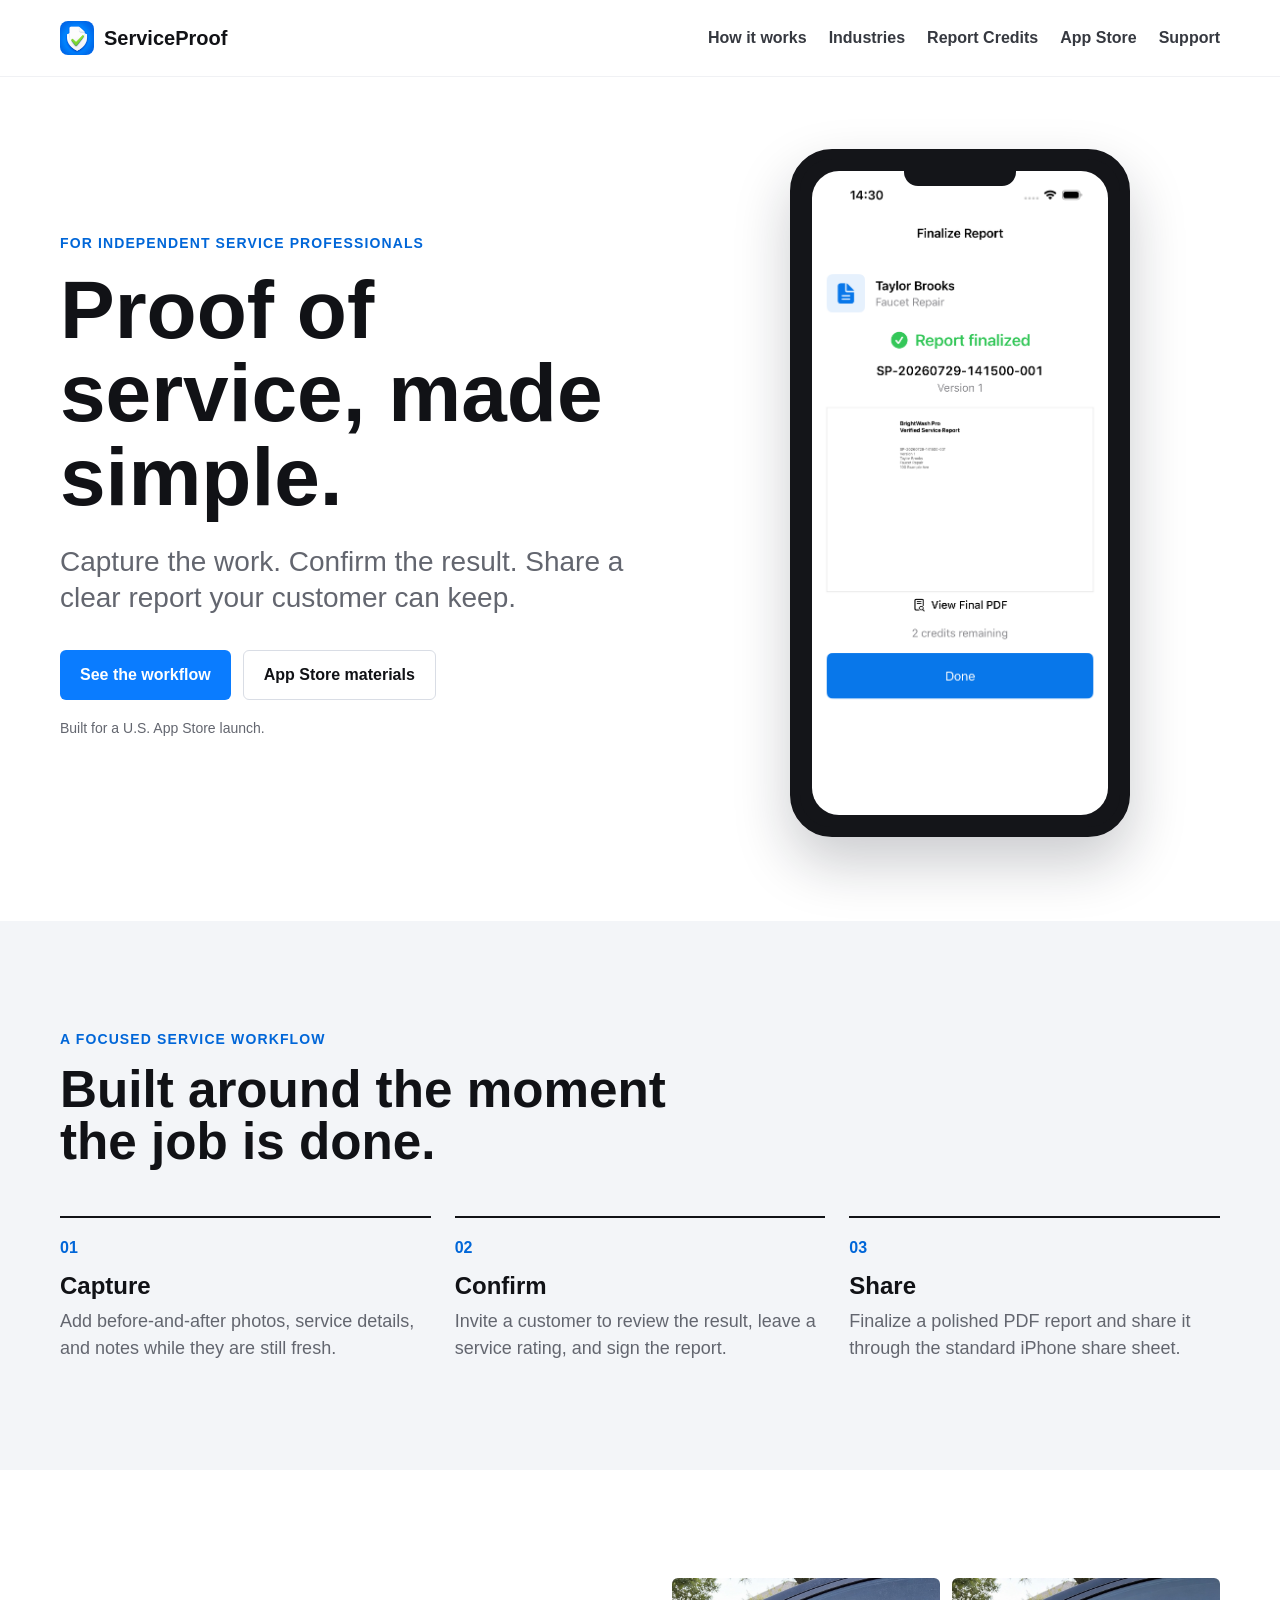
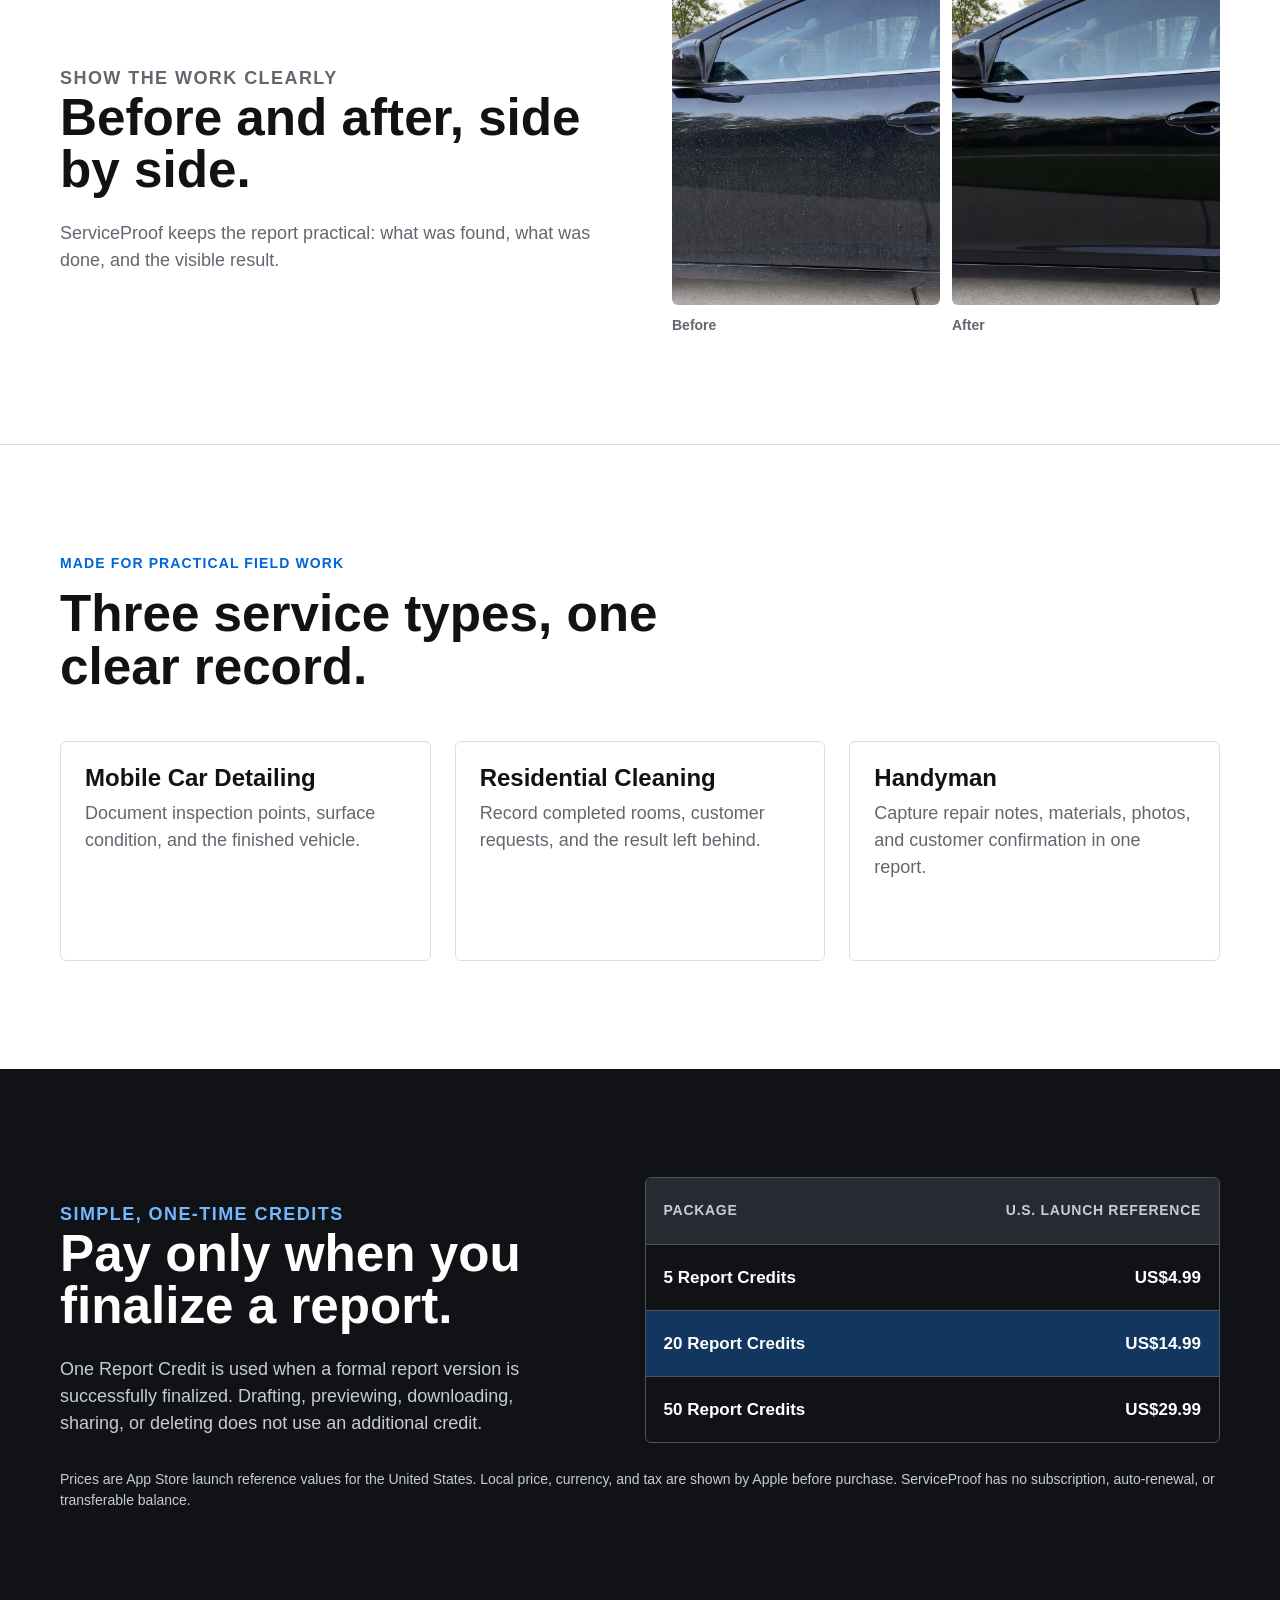
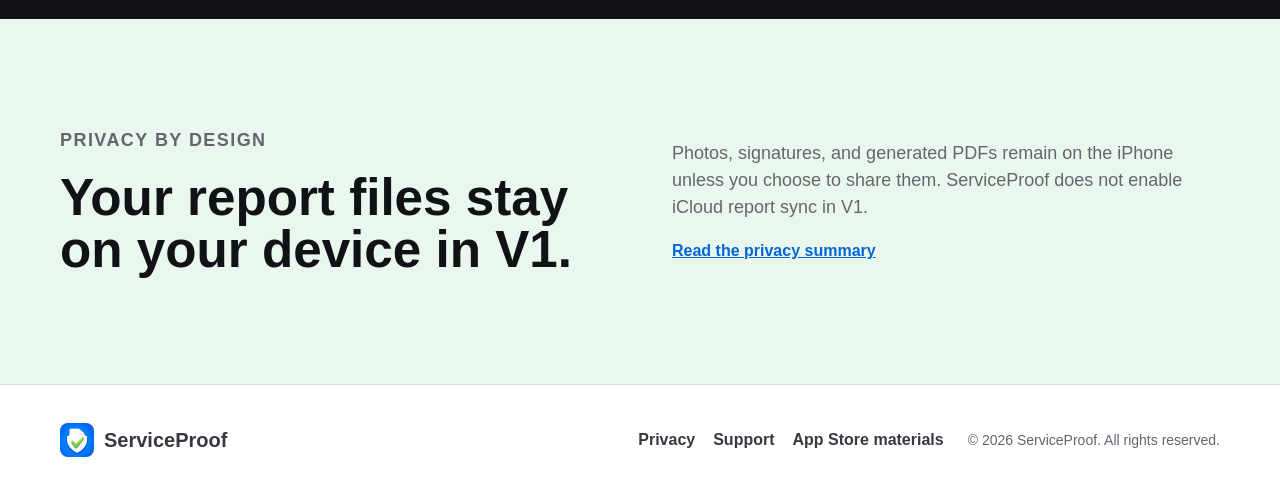
==== index.html @ 9e8ec1a9 "feat(site): 创建官网与上架资料页" ====
<!doctype html>
<html lang="en">
  <head>
    <meta charset="utf-8">
    <meta name="viewport" content="width=device-width, initial-scale=1">
    <meta name="description" content="ServiceProof helps independent service professionals capture clear proof of completed work and share polished reports.">
    <title>ServiceProof | Proof of service, made simple.</title>
    <link rel="icon" href="assets/serviceproof-app-icon.png">
    <link rel="stylesheet" href="styles.css">
  </head>
  <body>
    <header class="site-header">
      <a class="brand" href="index.html" aria-label="ServiceProof home">
        <img src="assets/serviceproof-app-icon.png" alt="ServiceProof app icon">
        <span>ServiceProof</span>
      </a>
      <button class="menu-toggle" type="button" aria-expanded="false" aria-controls="site-navigation">Menu</button>
      <nav id="site-navigation" aria-label="Primary navigation">
        <a href="#how-it-works">How it works</a>
        <a href="#industries">Industries</a>
        <a href="#credits">Report Credits</a>
        <a href="app-store.html">App Store</a>
        <a href="support.html">Support</a>
      </nav>
    </header>

    <main>
      <section class="hero" aria-labelledby="hero-title">
        <div class="content-wrap hero-layout">
          <div class="hero-copy">
            <p class="eyebrow">For independent service professionals</p>
            <h1 id="hero-title">Proof of service, made simple.</h1>
            <p class="lede">Capture the work. Confirm the result. Share a clear report your customer can keep.</p>
            <div class="hero-actions">
              <a class="button primary" href="#how-it-works">See the workflow</a>
              <a class="button secondary" href="app-store.html">App Store materials</a>
            </div>
            <p class="launch-note">Built for a U.S. App Store launch.</p>
          </div>
          <div class="phone-stage" aria-label="ServiceProof report screen">
            <img class="phone-screen" src="assets/serviceproof-app-screen.png" alt="ServiceProof running on an iPhone, showing a completed service report">
          </div>
        </div>
      </section>

      <section id="how-it-works" class="section workflow" aria-labelledby="workflow-title">
        <div class="content-wrap">
          <p class="eyebrow">A focused service workflow</p>
          <h2 id="workflow-title">Built around the moment the job is done.</h2>
          <div class="workflow-grid">
            <article>
              <span class="step">01</span>
              <h3>Capture</h3>
              <p>Add before-and-after photos, service details, and notes while they are still fresh.</p>
            </article>
            <article>
              <span class="step">02</span>
              <h3>Confirm</h3>
              <p>Invite a customer to review the result, leave a service rating, and sign the report.</p>
            </article>
            <article>
              <span class="step">03</span>
              <h3>Share</h3>
              <p>Finalize a polished PDF report and share it through the standard iPhone share sheet.</p>
            </article>
          </div>
        </div>
      </section>

      <section class="section proof" aria-labelledby="proof-title">
        <div class="content-wrap proof-layout">
          <div>
            <p class="eyebrow">Show the work clearly</p>
            <h2 id="proof-title">Before and after, side by side.</h2>
            <p>ServiceProof keeps the report practical: what was found, what was done, and the visible result.</p>
          </div>
          <div class="comparison" aria-label="Example before and after images">
            <figure>
              <img src="assets/report-before.jpg" alt="Example before photo from a service report">
              <figcaption>Before</figcaption>
            </figure>
            <figure>
              <img src="assets/report-after.jpg" alt="Example after photo from a service report">
              <figcaption>After</figcaption>
            </figure>
          </div>
        </div>
      </section>

      <section id="industries" class="section industries" aria-labelledby="industries-title">
        <div class="content-wrap">
          <p class="eyebrow">Made for practical field work</p>
          <h2 id="industries-title">Three service types, one clear record.</h2>
          <div class="industry-grid">
            <article><h3>Mobile Car Detailing</h3><p>Document inspection points, surface condition, and the finished vehicle.</p></article>
            <article><h3>Residential Cleaning</h3><p>Record completed rooms, customer requests, and the result left behind.</p></article>
            <article><h3>Handyman</h3><p>Capture repair notes, materials, photos, and customer confirmation in one report.</p></article>
          </div>
        </div>
      </section>

      <section id="credits" class="section credits" aria-labelledby="credits-title">
        <div class="content-wrap credits-layout">
          <div>
            <p class="eyebrow">Simple, one-time credits</p>
            <h2 id="credits-title">Pay only when you finalize a report.</h2>
            <p>One Report Credit is used when a formal report version is successfully finalized. Drafting, previewing, downloading, sharing, or deleting does not use an additional credit.</p>
          </div>
          <div class="credit-table" role="table" aria-label="Report Credit launch reference">
            <div class="credit-row credit-head" role="row"><span role="columnheader">Package</span><span role="columnheader">U.S. launch reference</span></div>
            <div class="credit-row" role="row"><span role="cell">5 Report Credits</span><span role="cell">US$4.99</span></div>
            <div class="credit-row featured" role="row"><span role="cell">20 Report Credits</span><span role="cell">US$14.99</span></div>
            <div class="credit-row" role="row"><span role="cell">50 Report Credits</span><span role="cell">US$29.99</span></div>
          </div>
          <p class="fine-print">Prices are App Store launch reference values for the United States. Local price, currency, and tax are shown by Apple before purchase. ServiceProof has no subscription, auto-renewal, or transferable balance.</p>
        </div>
      </section>

      <section class="section privacy-callout" aria-labelledby="privacy-title">
        <div class="content-wrap split-callout">
          <div>
            <p class="eyebrow">Privacy by design</p>
            <h2 id="privacy-title">Your report files stay on your device in V1.</h2>
          </div>
          <div>
            <p>Photos, signatures, and generated PDFs remain on the iPhone unless you choose to share them. ServiceProof does not enable iCloud report sync in V1.</p>
            <a class="text-link" href="privacy.html">Read the privacy summary</a>
          </div>
        </div>
      </section>
    </main>

    <footer class="site-footer">
      <div class="content-wrap footer-layout">
        <a class="brand" href="index.html"><img src="assets/serviceproof-app-icon.png" alt=""><span>ServiceProof</span></a>
        <div><a href="privacy.html">Privacy</a><a href="support.html">Support</a><a href="app-store.html">App Store materials</a></div>
        <p>© 2026 ServiceProof. All rights reserved.</p>
      </div>
    </footer>
    <script src="script.js"></script>
  </body>
</html>
---- styles.css ----
:root { --ink: #111216; --muted: #63666f; --blue: #0a7cff; --blue-dark: #0066d8; --line: #d9dde5; --surface: #f3f5f8; --green: #28bb68; --page: #ffffff; --max: 1160px; }
* { box-sizing: border-box; }
html { scroll-behavior: smooth; }
body { margin: 0; background: var(--page); color: var(--ink); font-family: -apple-system, BlinkMacSystemFont, "SF Pro Display", "Segoe UI", sans-serif; font-size: 16px; line-height: 1.5; letter-spacing: 0; }
a { color: inherit; }
.content-wrap { width: min(calc(100% - 48px), var(--max)); margin: 0 auto; }
.site-header { min-height: 76px; display: flex; align-items: center; justify-content: space-between; gap: 24px; width: min(calc(100% - 48px), var(--max)); margin: 0 auto; }
.brand { display: inline-flex; align-items: center; gap: 10px; text-decoration: none; font-size: 20px; font-weight: 760; white-space: nowrap; }
.brand img { width: 34px; height: 34px; border-radius: 8px; }
nav { display: flex; align-items: center; gap: 22px; }
nav a, .site-footer a { color: #363940; text-decoration: none; font-weight: 600; }
nav a:hover, nav a:focus-visible, .site-footer a:hover, .site-footer a:focus-visible, .text-link:hover, .text-link:focus-visible { color: var(--blue-dark); }
.menu-toggle { display: none; min-height: 44px; border: 1px solid var(--line); background: white; color: var(--ink); padding: 0 14px; border-radius: 6px; font: inherit; font-weight: 650; }
.hero { overflow: hidden; border-top: 1px solid #f0f1f4; padding: 72px 0 84px; }
.hero-layout { display: grid; grid-template-columns: 1.05fr .95fr; align-items: center; gap: 64px; }
.eyebrow { margin: 0 0 14px; color: var(--blue-dark); font-size: 14px; font-weight: 760; text-transform: uppercase; letter-spacing: .08em; }
h1, h2, h3 { letter-spacing: 0; line-height: 1.02; }
h1 { max-width: 680px; margin: 0; font-size: clamp(48px, 7vw, 82px); font-weight: 820; }
h2 { max-width: 690px; margin: 0; font-size: clamp(34px, 4vw, 54px); font-weight: 800; }
h3 { margin: 14px 0 10px; font-size: 24px; font-weight: 760; }
.lede { max-width: 570px; margin: 26px 0 0; color: var(--muted); font-size: clamp(21px, 2.3vw, 28px); line-height: 1.28; }
.hero-actions { display: flex; flex-wrap: wrap; gap: 12px; margin-top: 34px; }
.button { display: inline-flex; align-items: center; justify-content: center; min-height: 50px; padding: 0 20px; border-radius: 6px; text-decoration: none; font-weight: 750; }
.button.primary { background: var(--blue); color: white; }
.button.primary:hover, .button.primary:focus-visible { background: var(--blue-dark); }
.button.secondary { border: 1px solid var(--line); color: var(--ink); background: white; }
.launch-note, .fine-print { color: var(--muted); font-size: 14px; }
.launch-note { margin-top: 18px; }
.phone-stage { justify-self: center; position: relative; width: min(100%, 340px); padding: 12px; background: #141519; border: 10px solid #141519; border-radius: 42px; box-shadow: 0 26px 56px rgba(16, 23, 35, .22); }
.phone-stage::before { content: ""; position: absolute; z-index: 2; top: 8px; left: 50%; width: 35%; height: 19px; background: #141519; border-radius: 0 0 14px 14px; transform: translateX(-50%); }
.phone-screen { display: block; width: 100%; height: auto; border-radius: 27px; }
.section { padding: 108px 0; }
.workflow { background: var(--surface); }
.workflow-grid, .industry-grid { display: grid; grid-template-columns: repeat(3, 1fr); gap: 24px; margin-top: 48px; }
.workflow-grid article { padding-top: 18px; border-top: 2px solid var(--ink); }
.workflow-grid p, .industry-grid p, .proof p, .credits p, .split-callout p { margin: 0; color: var(--muted); font-size: 18px; }
.step { color: var(--blue-dark); font-weight: 800; }
.proof-layout, .credits-layout, .split-callout { display: grid; grid-template-columns: 1fr 1fr; gap: 64px; align-items: center; }
.proof-layout > div > p { margin-top: 24px; }
.comparison { display: grid; grid-template-columns: 1fr 1fr; gap: 12px; }
figure { margin: 0; }
figure img { display: block; width: 100%; aspect-ratio: 1 / 1.22; object-fit: cover; border-radius: 6px; }
figcaption { margin-top: 10px; color: var(--muted); font-size: 14px; font-weight: 650; }
.industries { border-top: 1px solid var(--line); }
.industry-grid article { min-height: 220px; padding: 24px; border: 1px solid var(--line); border-radius: 6px; }
.industry-grid h3 { margin-top: 0; }
.credits { background: var(--ink); color: white; }
.credits .eyebrow { color: #73b8ff; }
.credits h2 { color: white; }
.credits p { color: #c7cbd4; margin: 24px 0 0; }
.credits-layout { grid-template-columns: .95fr 1.05fr; align-items: start; }
.credit-table { border: 1px solid #4e535e; border-radius: 6px; overflow: hidden; }
.credit-row { min-height: 66px; display: grid; grid-template-columns: 1fr auto; align-items: center; gap: 18px; padding: 12px 18px; border-top: 1px solid #4e535e; font-size: 17px; font-weight: 700; }
.credit-row:first-child { border-top: 0; }
.credit-head { color: #c7cbd4; background: #272a30; font-size: 14px; text-transform: uppercase; letter-spacing: .05em; }
.credit-row.featured { background: #12365d; }
.credits .fine-print { grid-column: 1 / -1; margin: -38px 0 0; font-size: 14px; }
.privacy-callout { background: #eaf7ef; }
.split-callout p { margin: 0 0 18px; }
.text-link { color: var(--blue-dark); font-weight: 750; }
.site-footer { padding: 38px 0; border-top: 1px solid var(--line); }
.footer-layout { display: grid; grid-template-columns: 1fr auto auto; align-items: center; gap: 24px; }
.footer-layout > div { display: flex; flex-wrap: wrap; justify-content: center; gap: 18px; }
.site-footer p { margin: 0; color: var(--muted); font-size: 14px; }
.document-main { min-height: calc(100vh - 76px); background: #f7f8fa; padding: 68px 0 96px; }
.document { max-width: 840px; padding: 0; }
.document h1 { font-size: clamp(44px, 6vw, 68px); }
.document-intro { max-width: 760px; margin: 26px 0 58px; color: var(--muted); font-size: 22px; line-height: 1.4; }
.document section { margin-top: 34px; padding-top: 30px; border-top: 1px solid var(--line); }
.document h2 { font-size: 28px; }
.document section p, .document li, .document dd { max-width: 760px; color: #383b43; font-size: 18px; }
.document ul { padding-left: 22px; }
details { padding: 20px 0; border-bottom: 1px solid var(--line); }
summary { cursor: pointer; font-size: 20px; font-weight: 730; }
details p { margin: 12px 0 0; }
dl { display: grid; grid-template-columns: 200px 1fr; gap: 14px 28px; margin: 0; }
dt { color: var(--muted); font-weight: 650; }
dd { margin: 0; }
.app-store .metadata > p { margin-bottom: 0; }
@media (max-width: 760px) { .content-wrap, .site-header { width: min(calc(100% - 32px), var(--max)); } .site-header { position: relative; min-height: 66px; } .menu-toggle { display: block; } nav { display: none; position: absolute; z-index: 4; top: 58px; right: 0; width: min(280px, 100%); padding: 16px; border: 1px solid var(--line); border-radius: 6px; background: white; box-shadow: 0 14px 32px rgba(16, 23, 35, .13); flex-direction: column; align-items: stretch; gap: 4px; } nav.is-open { display: flex; } nav a { min-height: 44px; display: flex; align-items: center; } .hero { padding: 52px 0 60px; } .hero-layout, .proof-layout, .credits-layout, .split-callout { grid-template-columns: 1fr; gap: 40px; } .hero-copy { order: 1; } .phone-stage { order: 2; width: min(82%, 330px); } .section { padding: 72px 0; } .workflow-grid, .industry-grid { grid-template-columns: 1fr; margin-top: 36px; } .industry-grid article { min-height: 0; } .comparison { gap: 8px; } .credits .fine-print { margin: 0; } .footer-layout { grid-template-columns: 1fr; justify-items: start; gap: 18px; } .footer-layout > div { justify-content: flex-start; } .document-main { padding: 52px 0 72px; } .document-intro { margin-bottom: 42px; font-size: 20px; } dl { grid-template-columns: 1fr; gap: 3px; } dd { margin-bottom: 16px; } }
@media (prefers-reduced-motion: reduce) { html { scroll-behavior: auto; } }
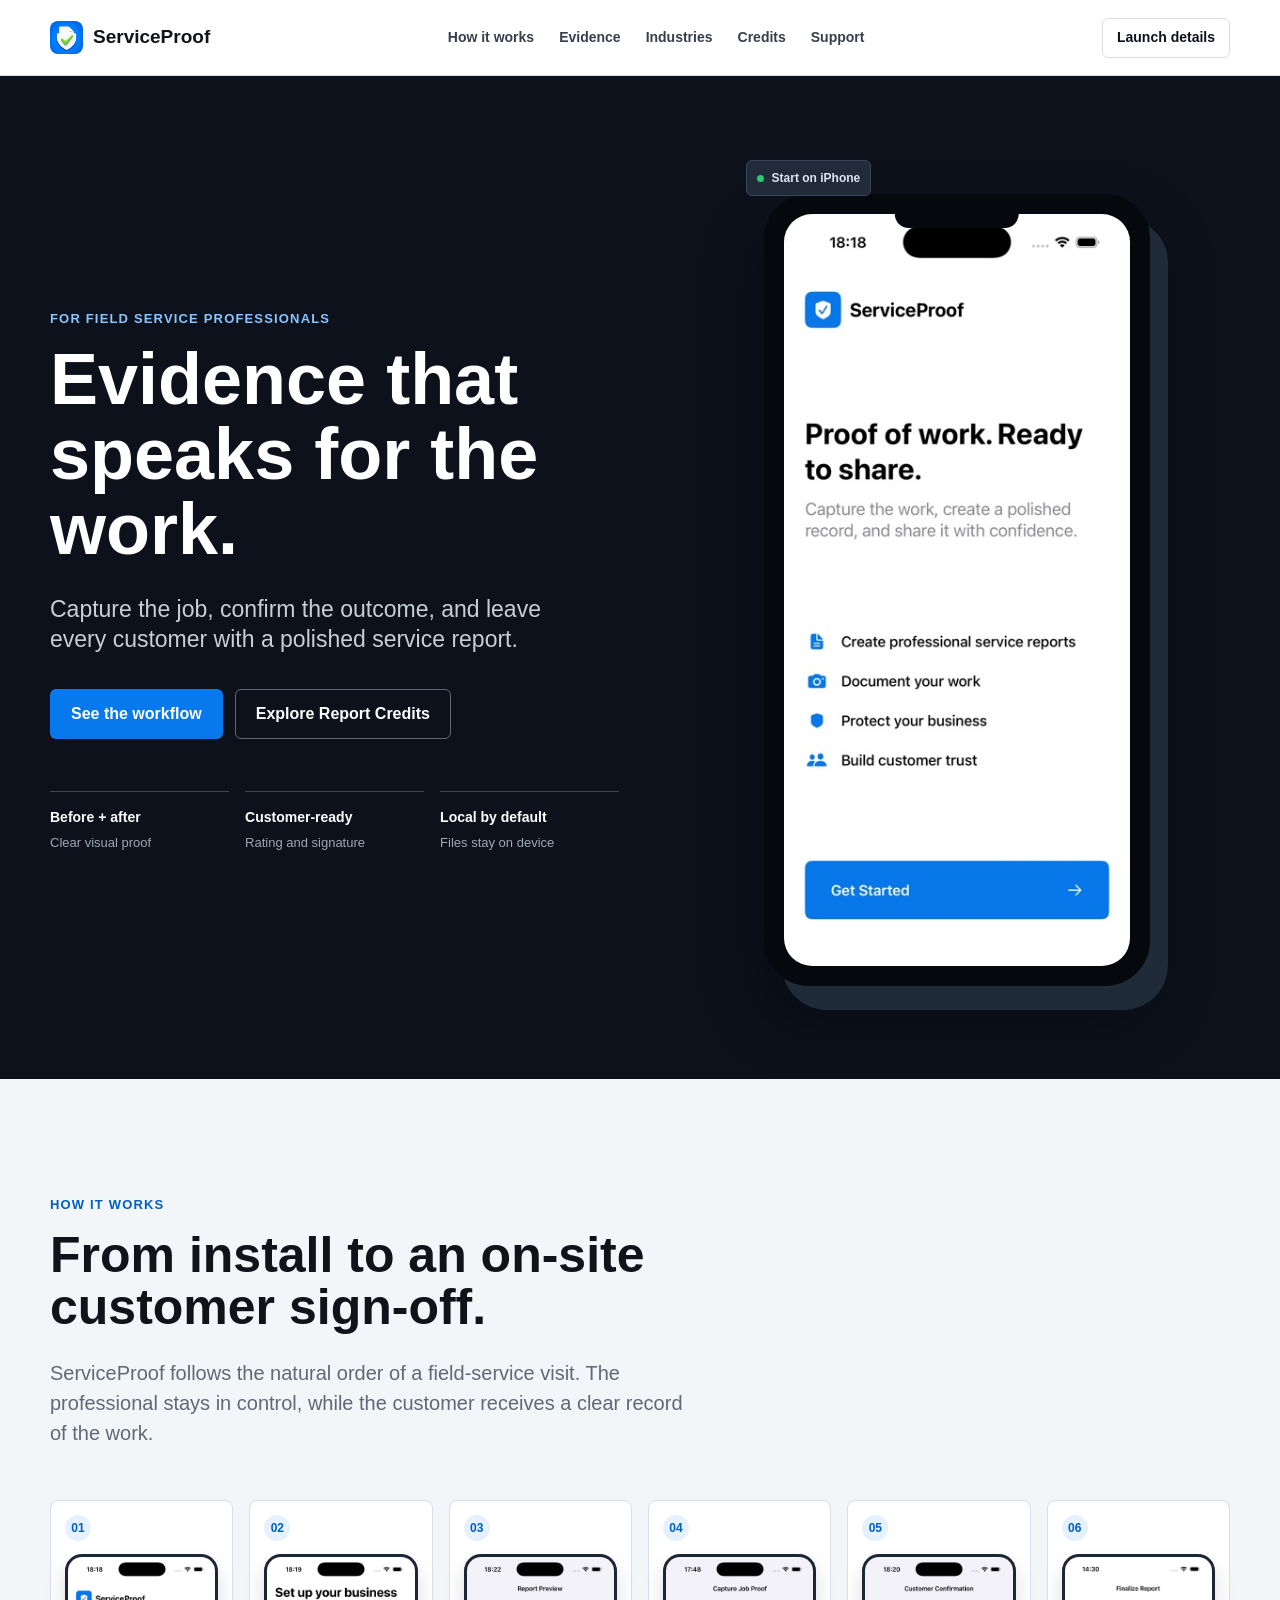
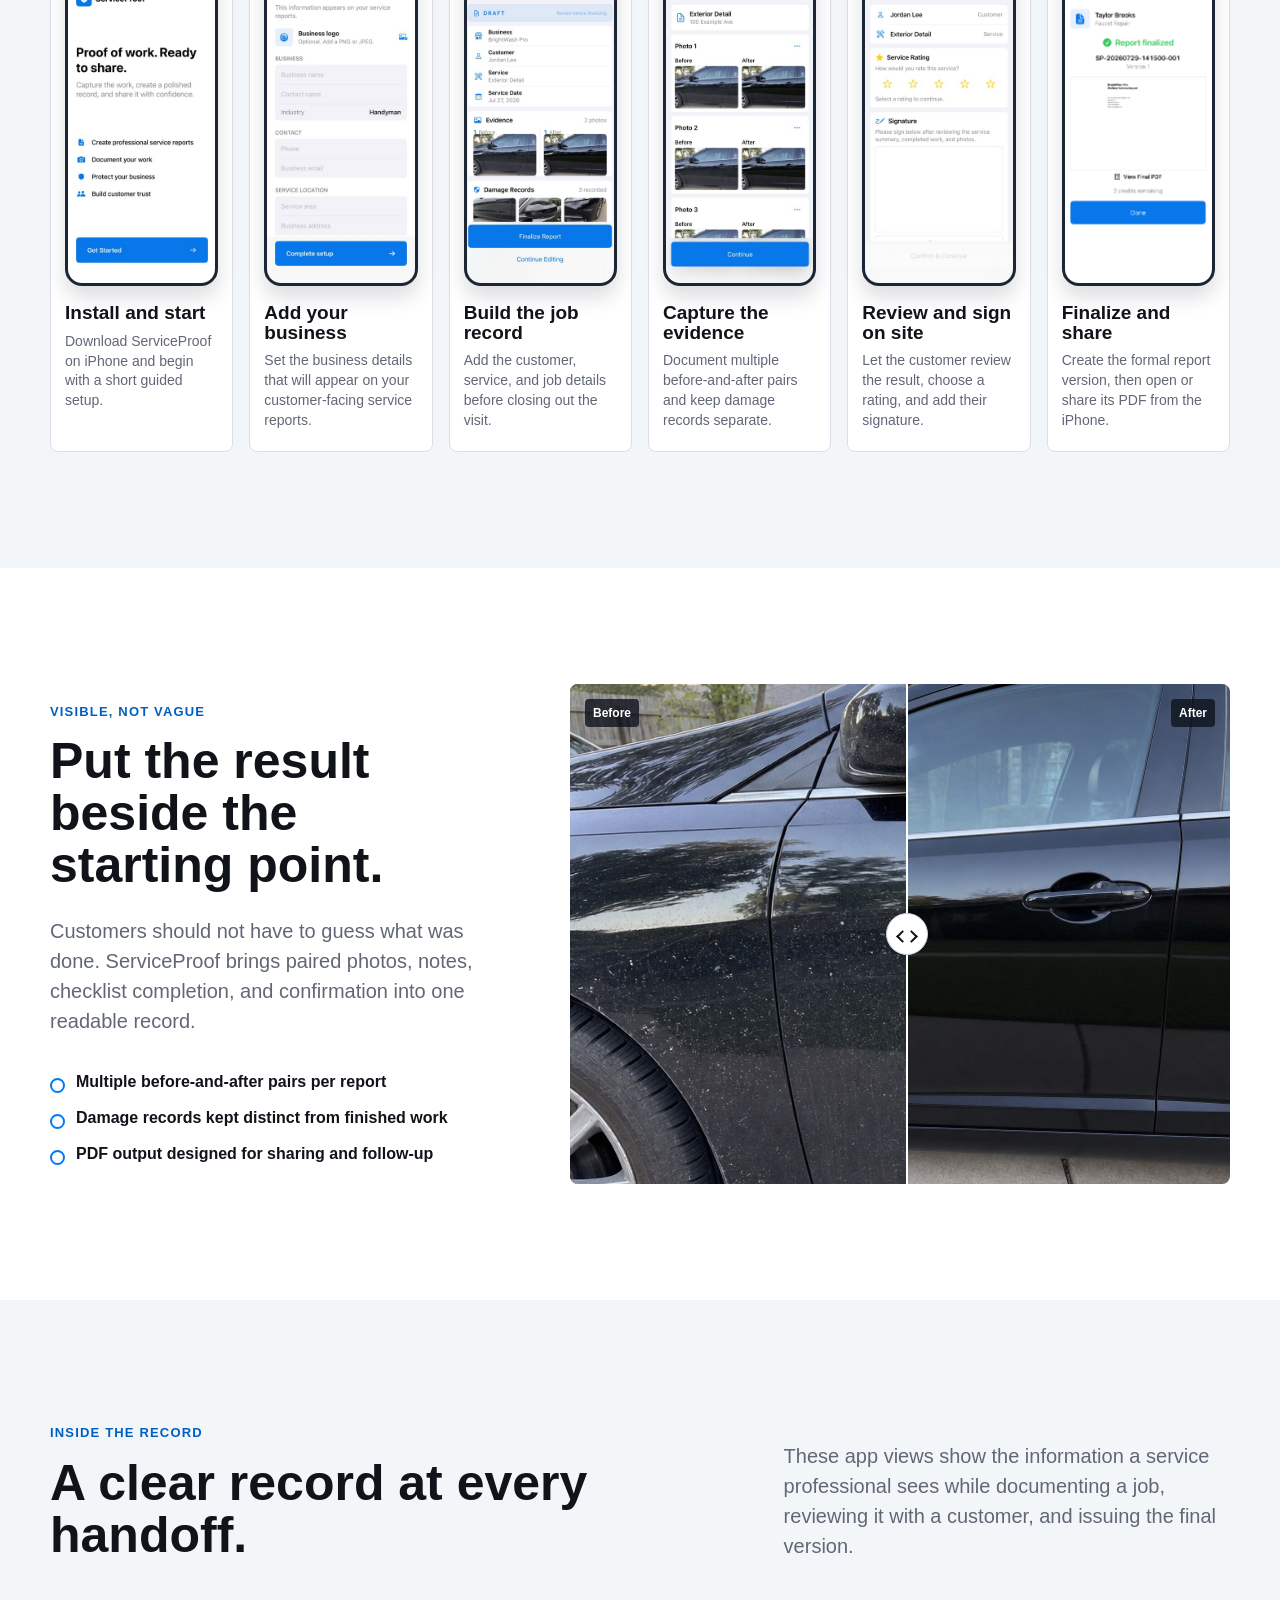
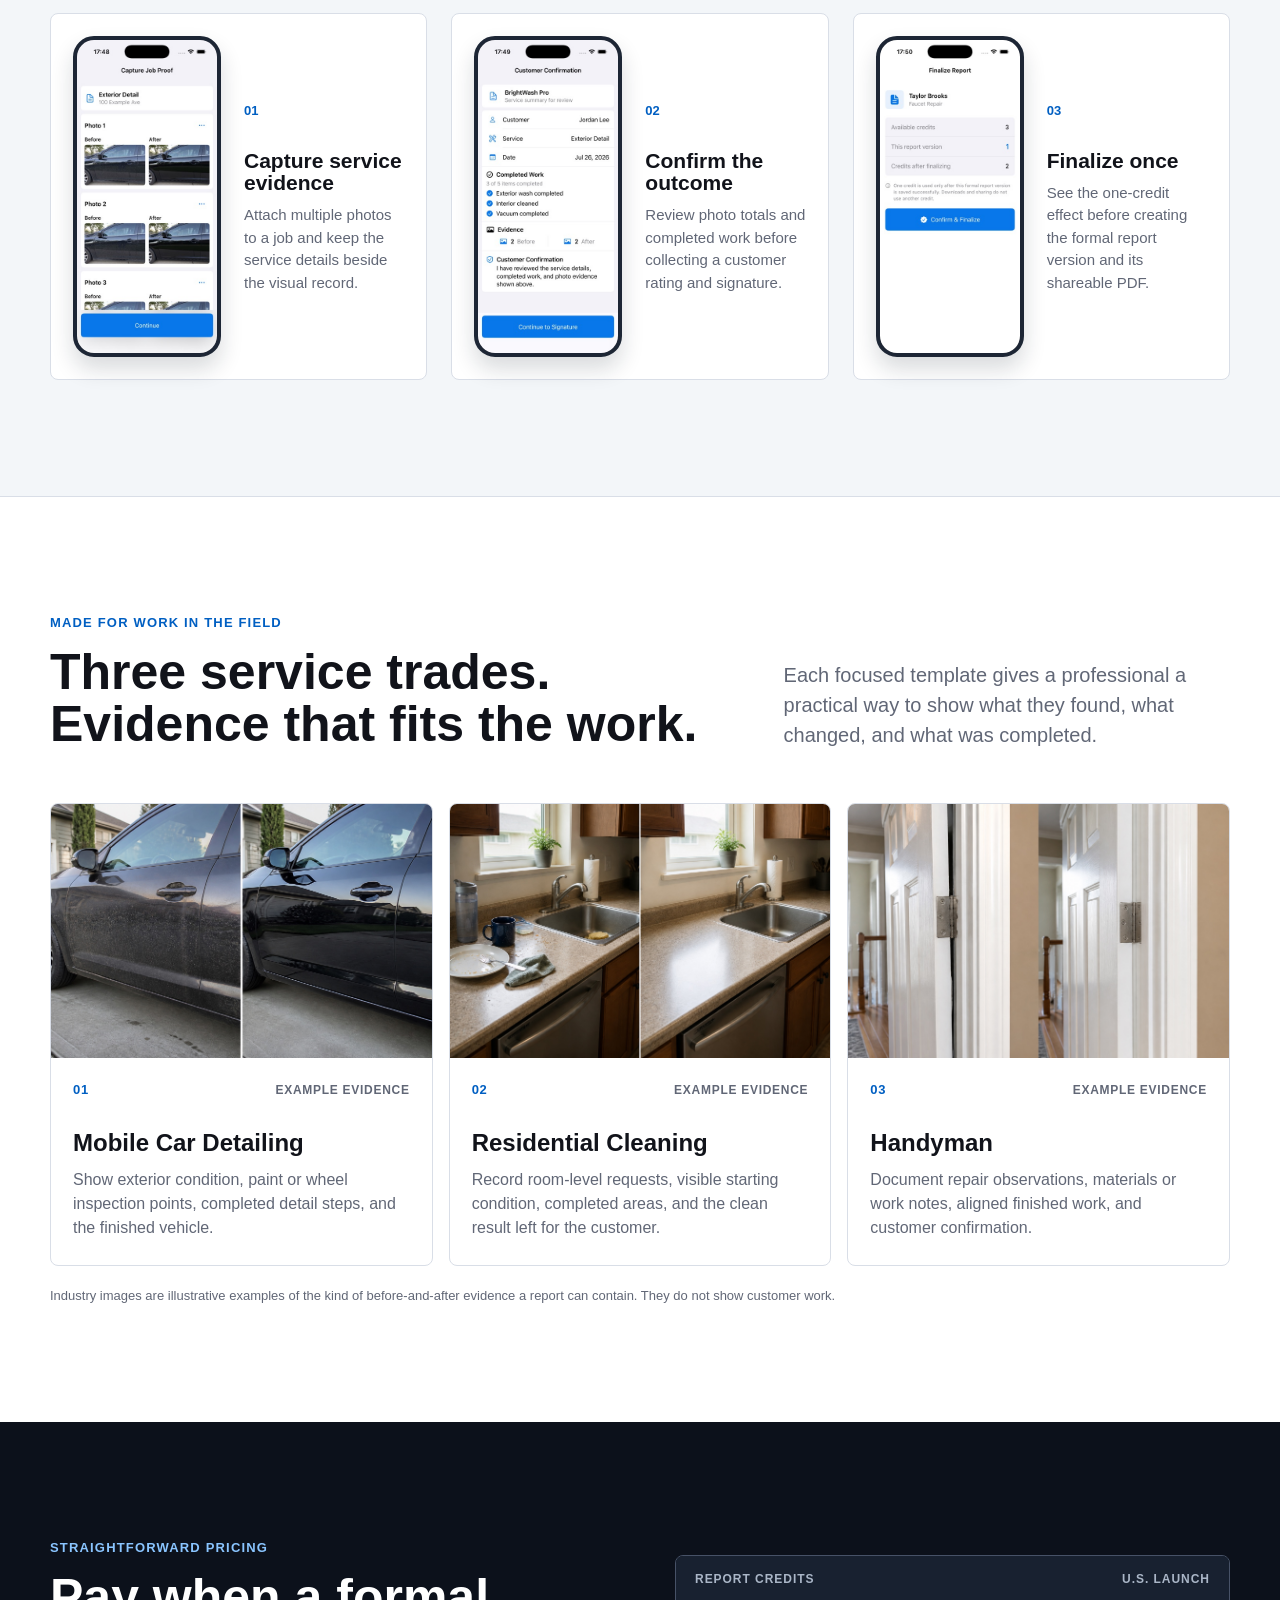
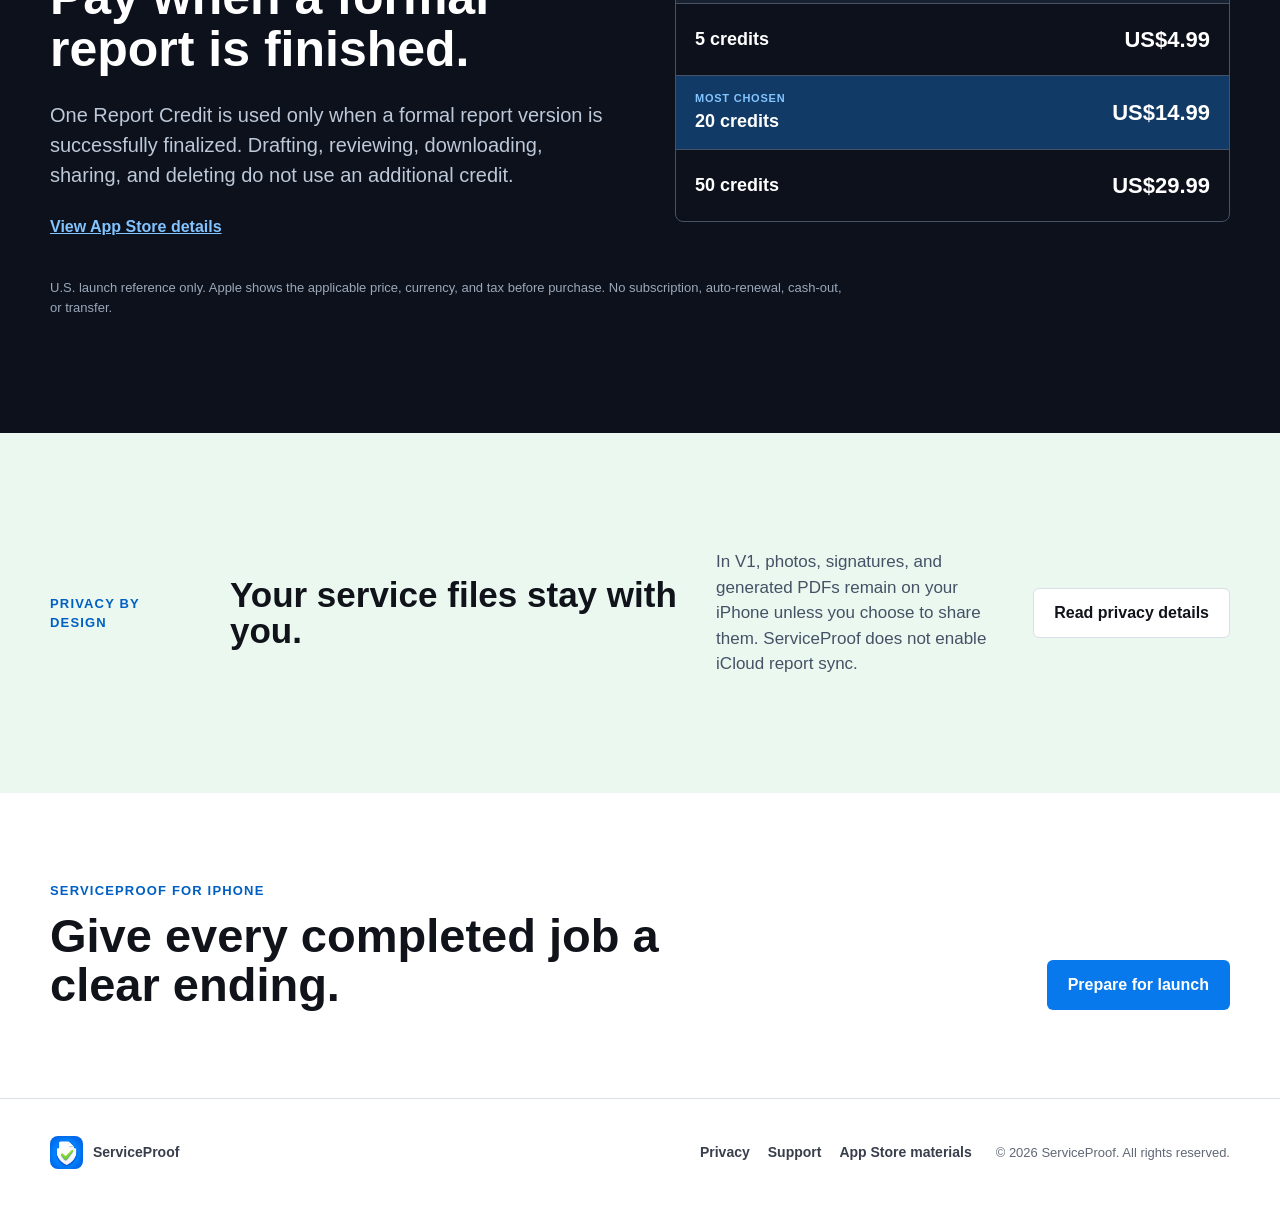
==== commit 9dbf8e05: "feat(site): 完善官网服务证据与使用流程" ====
--- a/index.html
+++ b/index.html
@@ -3,129 +3,174 @@
   <head>
     <meta charset="utf-8">
     <meta name="viewport" content="width=device-width, initial-scale=1">
-    <meta name="description" content="ServiceProof helps independent service professionals capture clear proof of completed work and share polished reports.">
-    <title>ServiceProof | Proof of service, made simple.</title>
+    <meta name="description" content="ServiceProof helps independent service professionals document completed work with evidence, customer confirmation, and a shareable report.">
+    <meta name="theme-color" content="#0c111b">
+    <title>ServiceProof | Evidence that speaks for the work.</title>
     <link rel="icon" href="assets/serviceproof-app-icon.png">
     <link rel="stylesheet" href="styles.css">
   </head>
   <body>
     <header class="site-header">
       <a class="brand" href="index.html" aria-label="ServiceProof home">
-        <img src="assets/serviceproof-app-icon.png" alt="ServiceProof app icon">
+        <img src="assets/serviceproof-app-icon.png" alt="">
         <span>ServiceProof</span>
       </a>
       <button class="menu-toggle" type="button" aria-expanded="false" aria-controls="site-navigation">Menu</button>
       <nav id="site-navigation" aria-label="Primary navigation">
-        <a href="#how-it-works">How it works</a>
+        <a href="#workflow">How it works</a>
+        <a href="#evidence">Evidence</a>
         <a href="#industries">Industries</a>
-        <a href="#credits">Report Credits</a>
-        <a href="app-store.html">App Store</a>
+        <a href="#credits">Credits</a>
         <a href="support.html">Support</a>
       </nav>
+      <a class="header-cta" href="app-store.html">Launch details</a>
     </header>
 
     <main>
       <section class="hero" aria-labelledby="hero-title">
         <div class="content-wrap hero-layout">
-          <div class="hero-copy">
-            <p class="eyebrow">For independent service professionals</p>
-            <h1 id="hero-title">Proof of service, made simple.</h1>
-            <p class="lede">Capture the work. Confirm the result. Share a clear report your customer can keep.</p>
+          <div class="hero-copy reveal">
+            <p class="eyebrow eyebrow-light">For field service professionals</p>
+            <h1 id="hero-title">Evidence that speaks for the work.</h1>
+            <p class="lede">Capture the job, confirm the outcome, and leave every customer with a polished service report.</p>
             <div class="hero-actions">
-              <a class="button primary" href="#how-it-works">See the workflow</a>
-              <a class="button secondary" href="app-store.html">App Store materials</a>
+              <a class="button primary" href="#workflow">See the workflow</a>
+              <a class="button ghost" href="#credits">Explore Report Credits</a>
             </div>
-            <p class="launch-note">Built for a U.S. App Store launch.</p>
+            <dl class="hero-facts" aria-label="ServiceProof highlights">
+              <div><dt>Before + after</dt><dd>Clear visual proof</dd></div>
+              <div><dt>Customer-ready</dt><dd>Rating and signature</dd></div>
+              <div><dt>Local by default</dt><dd>Files stay on device</dd></div>
+            </dl>
           </div>
-          <div class="phone-stage" aria-label="ServiceProof report screen">
-            <img class="phone-screen" src="assets/serviceproof-app-screen.png" alt="ServiceProof running on an iPhone, showing a completed service report">
+          <div class="hero-product reveal" aria-label="ServiceProof on iPhone">
+            <div class="product-label"><span class="status-dot"></span>Start on iPhone</div>
+            <div class="phone-shell">
+              <img src="assets/app-how-welcome.jpg" alt="ServiceProof welcome screen on iPhone">
+            </div>
           </div>
         </div>
       </section>
 
-      <section id="how-it-works" class="section workflow" aria-labelledby="workflow-title">
+      <section id="workflow" class="section workflow" aria-labelledby="workflow-title">
         <div class="content-wrap">
-          <p class="eyebrow">A focused service workflow</p>
-          <h2 id="workflow-title">Built around the moment the job is done.</h2>
-          <div class="workflow-grid">
-            <article>
-              <span class="step">01</span>
-              <h3>Capture</h3>
-              <p>Add before-and-after photos, service details, and notes while they are still fresh.</p>
-            </article>
-            <article>
-              <span class="step">02</span>
-              <h3>Confirm</h3>
-              <p>Invite a customer to review the result, leave a service rating, and sign the report.</p>
-            </article>
-            <article>
-              <span class="step">03</span>
-              <h3>Share</h3>
-              <p>Finalize a polished PDF report and share it through the standard iPhone share sheet.</p>
-            </article>
+          <div class="section-heading reveal">
+            <p class="eyebrow">How it works</p>
+            <h2 id="workflow-title">From install to an on-site customer sign-off.</h2>
+            <p>ServiceProof follows the natural order of a field-service visit. The professional stays in control, while the customer receives a clear record of the work.</p>
+          </div>
+          <ol class="how-grid" aria-label="ServiceProof six-step workflow">
+            <li class="how-step reveal"><span class="how-number">01</span><div class="workflow-shot"><img src="assets/app-how-welcome.jpg" alt="ServiceProof welcome screen with Get Started button"></div><h3>Install and start</h3><p>Download ServiceProof on iPhone and begin with a short guided setup.</p></li>
+            <li class="how-step reveal"><span class="how-number">02</span><div class="workflow-shot"><img src="assets/app-how-profile.jpg" alt="ServiceProof business setup screen"></div><h3>Add your business</h3><p>Set the business details that will appear on your customer-facing service reports.</p></li>
+            <li class="how-step reveal"><span class="how-number">03</span><div class="workflow-shot"><img src="assets/app-how-preview.jpg" alt="ServiceProof report preview showing job details"></div><h3>Build the job record</h3><p>Add the customer, service, and job details before closing out the visit.</p></li>
+            <li class="how-step reveal"><span class="how-number">04</span><div class="workflow-shot"><img src="assets/app-evidence-capture.jpg" alt="ServiceProof evidence capture screen with multiple before and after photo pairs"></div><h3>Capture the evidence</h3><p>Document multiple before-and-after pairs and keep damage records separate.</p></li>
+            <li class="how-step reveal"><span class="how-number">05</span><div class="workflow-shot"><img src="assets/app-how-signature.jpg" alt="ServiceProof customer confirmation screen with rating and signature fields"></div><h3>Review and sign on site</h3><p>Let the customer review the result, choose a rating, and add their signature.</p></li>
+            <li class="how-step reveal"><span class="how-number">06</span><div class="workflow-shot"><img src="assets/serviceproof-app-screen.png" alt="ServiceProof finalized report screen with final PDF option"></div><h3>Finalize and share</h3><p>Create the formal report version, then open or share its PDF from the iPhone.</p></li>
+          </ol>
+        </div>
+      </section>
+
+      <section id="evidence" class="section evidence" aria-labelledby="evidence-title">
+        <div class="content-wrap evidence-layout">
+          <div class="evidence-copy reveal">
+            <p class="eyebrow">Visible, not vague</p>
+            <h2 id="evidence-title">Put the result beside the starting point.</h2>
+            <p>Customers should not have to guess what was done. ServiceProof brings paired photos, notes, checklist completion, and confirmation into one readable record.</p>
+            <ul class="check-list">
+              <li>Multiple before-and-after pairs per report</li>
+              <li>Damage records kept distinct from finished work</li>
+              <li>PDF output designed for sharing and follow-up</li>
+            </ul>
+          </div>
+          <div class="comparison reveal" style="--comparison-position: 51%;">
+            <img class="comparison-after" src="assets/report-after.jpg" alt="Example service result after the work was completed">
+            <div class="comparison-before-wrap"><img src="assets/report-before.jpg" alt="Example condition before the service work"></div>
+            <div class="comparison-label before-label">Before</div>
+            <div class="comparison-label after-label">After</div>
+            <div class="comparison-divider" aria-hidden="true"><span></span></div>
+            <input class="comparison-range" type="range" min="0" max="100" value="51" aria-label="Compare before and after service evidence">
           </div>
         </div>
       </section>
 
-      <section class="section proof" aria-labelledby="proof-title">
-        <div class="content-wrap proof-layout">
-          <div>
-            <p class="eyebrow">Show the work clearly</p>
-            <h2 id="proof-title">Before and after, side by side.</h2>
-            <p>ServiceProof keeps the report practical: what was found, what was done, and the visible result.</p>
+      <section class="section record-proof" aria-labelledby="record-proof-title">
+        <div class="content-wrap">
+          <div class="section-heading split-heading reveal">
+            <div><p class="eyebrow">Inside the record</p><h2 id="record-proof-title">A clear record at every handoff.</h2></div>
+            <p>These app views show the information a service professional sees while documenting a job, reviewing it with a customer, and issuing the final version.</p>
           </div>
-          <div class="comparison" aria-label="Example before and after images">
-            <figure>
-              <img src="assets/report-before.jpg" alt="Example before photo from a service report">
-              <figcaption>Before</figcaption>
-            </figure>
-            <figure>
-              <img src="assets/report-after.jpg" alt="Example after photo from a service report">
-              <figcaption>After</figcaption>
-            </figure>
+          <div class="record-proof-grid">
+            <article class="record-proof-card reveal">
+              <div class="app-shot"><img src="assets/app-evidence-capture.jpg" alt="ServiceProof evidence capture screen with three documented vehicle photos"></div>
+              <div><span class="industry-number">01</span><h3>Capture service evidence</h3><p>Attach multiple photos to a job and keep the service details beside the visual record.</p></div>
+            </article>
+            <article class="record-proof-card reveal">
+              <div class="app-shot"><img src="assets/app-evidence-confirmation.jpg" alt="ServiceProof customer confirmation screen showing before and after photo totals"></div>
+              <div><span class="industry-number">02</span><h3>Confirm the outcome</h3><p>Review photo totals and completed work before collecting a customer rating and signature.</p></div>
+            </article>
+            <article class="record-proof-card reveal">
+              <div class="app-shot"><img src="assets/app-evidence-finalize.jpg" alt="ServiceProof finalization screen with a report credit summary"></div>
+              <div><span class="industry-number">03</span><h3>Finalize once</h3><p>See the one-credit effect before creating the formal report version and its shareable PDF.</p></div>
+            </article>
           </div>
         </div>
       </section>
 
       <section id="industries" class="section industries" aria-labelledby="industries-title">
         <div class="content-wrap">
-          <p class="eyebrow">Made for practical field work</p>
-          <h2 id="industries-title">Three service types, one clear record.</h2>
+          <div class="section-heading split-heading reveal">
+            <div><p class="eyebrow">Made for work in the field</p><h2 id="industries-title">Three service trades. Evidence that fits the work.</h2></div>
+            <p>Each focused template gives a professional a practical way to show what they found, what changed, and what was completed.</p>
+          </div>
           <div class="industry-grid">
-            <article><h3>Mobile Car Detailing</h3><p>Document inspection points, surface condition, and the finished vehicle.</p></article>
-            <article><h3>Residential Cleaning</h3><p>Record completed rooms, customer requests, and the result left behind.</p></article>
-            <article><h3>Handyman</h3><p>Capture repair notes, materials, photos, and customer confirmation in one report.</p></article>
+            <article class="industry-card reveal">
+              <img src="assets/industry-detailing-evidence.jpg" alt="Illustrative before and after evidence of a mobile car detailing service">
+              <div class="industry-card-copy"><div class="industry-card-meta"><span class="industry-number">01</span><span>Example evidence</span></div><h3>Mobile Car Detailing</h3><p>Show exterior condition, paint or wheel inspection points, completed detail steps, and the finished vehicle.</p></div>
+            </article>
+            <article class="industry-card reveal">
+              <img src="assets/industry-cleaning-evidence.jpg" alt="Illustrative before and after evidence of a residential cleaning service">
+              <div class="industry-card-copy"><div class="industry-card-meta"><span class="industry-number">02</span><span>Example evidence</span></div><h3>Residential Cleaning</h3><p>Record room-level requests, visible starting condition, completed areas, and the clean result left for the customer.</p></div>
+            </article>
+            <article class="industry-card reveal">
+              <img src="assets/industry-handyman-evidence.jpg" alt="Illustrative before and after evidence of a handyman door repair">
+              <div class="industry-card-copy"><div class="industry-card-meta"><span class="industry-number">03</span><span>Example evidence</span></div><h3>Handyman</h3><p>Document repair observations, materials or work notes, aligned finished work, and customer confirmation.</p></div>
+            </article>
           </div>
+          <p class="industry-disclosure reveal">Industry images are illustrative examples of the kind of before-and-after evidence a report can contain. They do not show customer work.</p>
         </div>
       </section>
 
       <section id="credits" class="section credits" aria-labelledby="credits-title">
         <div class="content-wrap credits-layout">
-          <div>
-            <p class="eyebrow">Simple, one-time credits</p>
-            <h2 id="credits-title">Pay only when you finalize a report.</h2>
-            <p>One Report Credit is used when a formal report version is successfully finalized. Drafting, previewing, downloading, sharing, or deleting does not use an additional credit.</p>
+          <div class="credits-copy reveal">
+            <p class="eyebrow eyebrow-light">Straightforward pricing</p>
+            <h2 id="credits-title">Pay when a formal report is finished.</h2>
+            <p>One Report Credit is used only when a formal report version is successfully finalized. Drafting, reviewing, downloading, sharing, and deleting do not use an additional credit.</p>
+            <a class="text-link light-link" href="app-store.html">View App Store details</a>
           </div>
-          <div class="credit-table" role="table" aria-label="Report Credit launch reference">
-            <div class="credit-row credit-head" role="row"><span role="columnheader">Package</span><span role="columnheader">U.S. launch reference</span></div>
-            <div class="credit-row" role="row"><span role="cell">5 Report Credits</span><span role="cell">US$4.99</span></div>
-            <div class="credit-row featured" role="row"><span role="cell">20 Report Credits</span><span role="cell">US$14.99</span></div>
-            <div class="credit-row" role="row"><span role="cell">50 Report Credits</span><span role="cell">US$29.99</span></div>
+          <div class="credit-table reveal" role="table" aria-label="Report Credit launch reference">
+            <div class="credit-row credit-head" role="row"><span role="columnheader">Report Credits</span><span role="columnheader">U.S. launch</span></div>
+            <div class="credit-row" role="row"><span role="cell">5 credits</span><strong role="cell">US$4.99</strong></div>
+            <div class="credit-row featured" role="row"><span role="cell"><em>Most chosen</em>20 credits</span><strong role="cell">US$14.99</strong></div>
+            <div class="credit-row" role="row"><span role="cell">50 credits</span><strong role="cell">US$29.99</strong></div>
           </div>
-          <p class="fine-print">Prices are App Store launch reference values for the United States. Local price, currency, and tax are shown by Apple before purchase. ServiceProof has no subscription, auto-renewal, or transferable balance.</p>
+          <p class="fine-print reveal">U.S. launch reference only. Apple shows the applicable price, currency, and tax before purchase. No subscription, auto-renewal, cash-out, or transfer.</p>
         </div>
       </section>
 
-      <section class="section privacy-callout" aria-labelledby="privacy-title">
-        <div class="content-wrap split-callout">
-          <div>
-            <p class="eyebrow">Privacy by design</p>
-            <h2 id="privacy-title">Your report files stay on your device in V1.</h2>
-          </div>
-          <div>
-            <p>Photos, signatures, and generated PDFs remain on the iPhone unless you choose to share them. ServiceProof does not enable iCloud report sync in V1.</p>
-            <a class="text-link" href="privacy.html">Read the privacy summary</a>
-          </div>
+      <section class="section privacy" aria-labelledby="privacy-title">
+        <div class="content-wrap privacy-layout reveal">
+          <p class="eyebrow">Privacy by design</p>
+          <h2 id="privacy-title">Your service files stay with you.</h2>
+          <p>In V1, photos, signatures, and generated PDFs remain on your iPhone unless you choose to share them. ServiceProof does not enable iCloud report sync.</p>
+          <a class="button secondary" href="privacy.html">Read privacy details</a>
+        </div>
+      </section>
+
+      <section class="closing" aria-labelledby="closing-title">
+        <div class="content-wrap closing-layout reveal">
+          <div><p class="eyebrow">ServiceProof for iPhone</p><h2 id="closing-title">Give every completed job a clear ending.</h2></div>
+          <a class="button primary" href="app-store.html">Prepare for launch</a>
         </div>
       </section>
     </main>
--- a/styles.css
+++ b/styles.css
@@ -1,81 +1,139 @@
-:root { --ink: #111216; --muted: #63666f; --blue: #0a7cff; --blue-dark: #0066d8; --line: #d9dde5; --surface: #f3f5f8; --green: #28bb68; --page: #ffffff; --max: 1160px; }
+:root {
+  --ink: #11131a;
+  --night: #0c111b;
+  --night-soft: #161d29;
+  --muted: #616776;
+  --line: #d9dee7;
+  --surface: #f3f6f9;
+  --blue: #0879ed;
+  --blue-dark: #005fc2;
+  --green: #2acb72;
+  --paper: #ffffff;
+  --max: 1180px;
+}
+
 * { box-sizing: border-box; }
 html { scroll-behavior: smooth; }
-body { margin: 0; background: var(--page); color: var(--ink); font-family: -apple-system, BlinkMacSystemFont, "SF Pro Display", "Segoe UI", sans-serif; font-size: 16px; line-height: 1.5; letter-spacing: 0; }
+body { margin: 0; color: var(--ink); background: var(--paper); font-family: -apple-system, BlinkMacSystemFont, "SF Pro Display", "Segoe UI", sans-serif; font-size: 16px; line-height: 1.5; letter-spacing: 0; }
+img, video { max-width: 100%; }
 a { color: inherit; }
+button, input { font: inherit; }
+button:focus-visible, a:focus-visible, input:focus-visible { outline: 3px solid #75b9ff; outline-offset: 3px; }
 .content-wrap { width: min(calc(100% - 48px), var(--max)); margin: 0 auto; }
-.site-header { min-height: 76px; display: flex; align-items: center; justify-content: space-between; gap: 24px; width: min(calc(100% - 48px), var(--max)); margin: 0 auto; }
-.brand { display: inline-flex; align-items: center; gap: 10px; text-decoration: none; font-size: 20px; font-weight: 760; white-space: nowrap; }
-.brand img { width: 34px; height: 34px; border-radius: 8px; }
-nav { display: flex; align-items: center; gap: 22px; }
-nav a, .site-footer a { color: #363940; text-decoration: none; font-weight: 600; }
+
+.site-header { position: sticky; z-index: 20; top: 0; display: grid; grid-template-columns: auto 1fr auto; align-items: center; gap: 32px; min-height: 76px; padding: 0 max(24px, calc((100vw - var(--max)) / 2)); background: rgba(255, 255, 255, .94); border-bottom: 1px solid rgba(217, 222, 231, .9); backdrop-filter: blur(16px); }
+.brand { display: inline-flex; align-items: center; gap: 10px; text-decoration: none; font-size: 19px; font-weight: 780; white-space: nowrap; }
+.brand img { width: 33px; height: 33px; border-radius: 8px; }
+nav { display: flex; align-items: center; justify-content: center; gap: 25px; }
+nav a, .site-footer a { color: #383e4b; text-decoration: none; font-size: 14px; font-weight: 700; }
 nav a:hover, nav a:focus-visible, .site-footer a:hover, .site-footer a:focus-visible, .text-link:hover, .text-link:focus-visible { color: var(--blue-dark); }
-.menu-toggle { display: none; min-height: 44px; border: 1px solid var(--line); background: white; color: var(--ink); padding: 0 14px; border-radius: 6px; font: inherit; font-weight: 650; }
-.hero { overflow: hidden; border-top: 1px solid #f0f1f4; padding: 72px 0 84px; }
-.hero-layout { display: grid; grid-template-columns: 1.05fr .95fr; align-items: center; gap: 64px; }
-.eyebrow { margin: 0 0 14px; color: var(--blue-dark); font-size: 14px; font-weight: 760; text-transform: uppercase; letter-spacing: .08em; }
-h1, h2, h3 { letter-spacing: 0; line-height: 1.02; }
-h1 { max-width: 680px; margin: 0; font-size: clamp(48px, 7vw, 82px); font-weight: 820; }
-h2 { max-width: 690px; margin: 0; font-size: clamp(34px, 4vw, 54px); font-weight: 800; }
-h3 { margin: 14px 0 10px; font-size: 24px; font-weight: 760; }
-.lede { max-width: 570px; margin: 26px 0 0; color: var(--muted); font-size: clamp(21px, 2.3vw, 28px); line-height: 1.28; }
+.header-cta { display: inline-flex; min-height: 40px; align-items: center; padding: 0 14px; color: var(--night); border: 1px solid var(--line); border-radius: 6px; text-decoration: none; font-size: 14px; font-weight: 760; }
+.header-cta:hover, .header-cta:focus-visible { border-color: var(--ink); }
+.menu-toggle { display: none; min-height: 44px; padding: 0 14px; border: 1px solid var(--line); border-radius: 6px; background: var(--paper); color: var(--ink); font-weight: 700; }
+
+.hero { overflow: hidden; padding: 84px 0 78px; color: var(--paper); background: var(--night); }
+.hero-layout { display: grid; grid-template-columns: 1.02fr .98fr; align-items: center; gap: 64px; }
+.eyebrow { margin: 0 0 14px; color: var(--blue-dark); font-size: 13px; font-weight: 800; letter-spacing: .09em; text-transform: uppercase; }
+.eyebrow-light { color: #8ac5ff; }
+h1, h2, h3 { margin: 0; letter-spacing: 0; line-height: 1.04; }
+h1 { max-width: 620px; font-size: 72px; font-weight: 820; }
+h2 { max-width: 710px; font-size: 50px; font-weight: 810; }
+h3 { font-size: 24px; font-weight: 780; }
+.lede { max-width: 540px; margin: 27px 0 0; color: #c6ceda; font-size: 23px; line-height: 1.33; }
 .hero-actions { display: flex; flex-wrap: wrap; gap: 12px; margin-top: 34px; }
-.button { display: inline-flex; align-items: center; justify-content: center; min-height: 50px; padding: 0 20px; border-radius: 6px; text-decoration: none; font-weight: 750; }
-.button.primary { background: var(--blue); color: white; }
+.button { display: inline-flex; min-height: 50px; align-items: center; justify-content: center; padding: 0 20px; border: 1px solid transparent; border-radius: 6px; text-decoration: none; font-weight: 780; }
+.button.primary { color: var(--paper); background: var(--blue); }
 .button.primary:hover, .button.primary:focus-visible { background: var(--blue-dark); }
-.button.secondary { border: 1px solid var(--line); color: var(--ink); background: white; }
-.launch-note, .fine-print { color: var(--muted); font-size: 14px; }
-.launch-note { margin-top: 18px; }
-.phone-stage { justify-self: center; position: relative; width: min(100%, 340px); padding: 12px; background: #141519; border: 10px solid #141519; border-radius: 42px; box-shadow: 0 26px 56px rgba(16, 23, 35, .22); }
-.phone-stage::before { content: ""; position: absolute; z-index: 2; top: 8px; left: 50%; width: 35%; height: 19px; background: #141519; border-radius: 0 0 14px 14px; transform: translateX(-50%); }
-.phone-screen { display: block; width: 100%; height: auto; border-radius: 27px; }
-.section { padding: 108px 0; }
+.button.ghost { color: var(--paper); border-color: #5d6878; }
+.button.ghost:hover, .button.ghost:focus-visible { border-color: var(--paper); }
+.button.secondary { color: var(--ink); border-color: var(--line); background: var(--paper); }
+.button.secondary:hover, .button.secondary:focus-visible { border-color: var(--ink); }
+.hero-facts { display: grid; grid-template-columns: repeat(3, 1fr); gap: 16px; max-width: 615px; margin: 52px 0 0; }
+.hero-facts div { padding-top: 15px; border-top: 1px solid #3c4655; }
+.hero-facts dt { color: var(--paper); font-size: 14px; font-weight: 760; }
+.hero-facts dd { margin: 5px 0 0; color: #9da8b8; font-size: 13px; }
+.hero-product { position: relative; justify-self: center; width: min(100%, 386px); padding: 34px 0 15px; }
+.product-label { position: absolute; z-index: 3; top: 0; left: -18px; display: inline-flex; align-items: center; gap: 8px; padding: 8px 10px; color: #dce6f2; background: #212b3a; border: 1px solid #39465a; border-radius: 6px; font-size: 12px; font-weight: 750; }
+.status-dot { width: 7px; height: 7px; border-radius: 50%; background: var(--green); }
+.phone-shell { position: relative; overflow: hidden; padding: 10px; background: #05080d; border: 10px solid #05080d; border-radius: 45px; box-shadow: 18px 24px 0 #202b3a, 0 32px 60px rgba(0, 0, 0, .36); }
+.phone-shell::before { content: ""; position: absolute; z-index: 2; top: 0; left: 50%; width: 34%; height: 24px; background: #05080d; border-radius: 0 0 14px 14px; transform: translateX(-50%); }
+.phone-shell img { display: block; width: 100%; border-radius: 28px; }
+.floating-note { position: absolute; z-index: 3; display: grid; gap: 2px; width: 190px; padding: 12px 13px; color: var(--ink); background: var(--paper); border-radius: 6px; box-shadow: 0 14px 26px rgba(0, 0, 0, .25); }
+.floating-note strong { font-size: 13px; }
+.floating-note span { color: var(--muted); font-size: 11px; }
+.note-one { top: 40%; right: -93px; }
+.note-two { bottom: 10%; left: -102px; }
+
+.section { padding: 116px 0; }
+.section-heading > p:last-child { max-width: 650px; margin: 25px 0 0; color: var(--muted); font-size: 20px; }
 .workflow { background: var(--surface); }
-.workflow-grid, .industry-grid { display: grid; grid-template-columns: repeat(3, 1fr); gap: 24px; margin-top: 48px; }
-.workflow-grid article { padding-top: 18px; border-top: 2px solid var(--ink); }
-.workflow-grid p, .industry-grid p, .proof p, .credits p, .split-callout p { margin: 0; color: var(--muted); font-size: 18px; }
-.step { color: var(--blue-dark); font-weight: 800; }
-.proof-layout, .credits-layout, .split-callout { display: grid; grid-template-columns: 1fr 1fr; gap: 64px; align-items: center; }
-.proof-layout > div > p { margin-top: 24px; }
-.comparison { display: grid; grid-template-columns: 1fr 1fr; gap: 12px; }
-figure { margin: 0; }
-figure img { display: block; width: 100%; aspect-ratio: 1 / 1.22; object-fit: cover; border-radius: 6px; }
-figcaption { margin-top: 10px; color: var(--muted); font-size: 14px; font-weight: 650; }
+.how-grid { display: grid; grid-template-columns: repeat(6, 1fr); gap: 16px; padding: 0; margin: 52px 0 0; list-style: none; }
+.how-step { position: relative; min-width: 0; padding: 14px 14px 20px; background: var(--paper); border: 1px solid var(--line); border-radius: 8px; }
+.how-number { display: inline-flex; min-width: 26px; min-height: 26px; align-items: center; justify-content: center; color: var(--blue-dark); background: #e5f1ff; border-radius: 50%; font-size: 12px; font-weight: 800; }
+.workflow-shot { overflow: hidden; aspect-ratio: 9 / 19.5; margin: 13px 0 17px; background: #0c111b; border: 3px solid #1d2635; border-radius: 17px; box-shadow: 0 11px 20px rgba(19, 29, 44, .15); }
+.workflow-shot img { display: block; width: 100%; height: 100%; object-fit: cover; object-position: top; }
+.how-step h3 { font-size: 19px; }
+.how-step p { margin: 9px 0 0; color: var(--muted); font-size: 14px; line-height: 1.42; }
+
+.evidence-layout { display: grid; grid-template-columns: .8fr 1.2fr; align-items: center; gap: 80px; }
+.evidence-copy > p:not(.eyebrow) { margin: 25px 0 0; color: var(--muted); font-size: 20px; }
+.check-list { display: grid; gap: 12px; padding: 0; margin: 34px 0 0; list-style: none; }
+.check-list li { position: relative; padding-left: 26px; font-weight: 680; }
+.check-list li::before { content: ""; position: absolute; top: 8px; left: 0; width: 11px; height: 11px; border: 2px solid var(--blue); border-radius: 50%; }
+.comparison { position: relative; overflow: hidden; min-height: 500px; background: #d9e0e9; border-radius: 8px; user-select: none; }
+.comparison-after, .comparison-before-wrap, .comparison-before-wrap img { position: absolute; inset: 0; width: 100%; height: 100%; }
+.comparison-after, .comparison-before-wrap img { object-fit: cover; }
+.comparison-before-wrap { width: var(--comparison-position); overflow: hidden; }
+.comparison-before-wrap img { max-width: none; width: calc(100vw); min-width: 100%; }
+.comparison-divider { position: absolute; top: 0; bottom: 0; left: var(--comparison-position); width: 2px; background: var(--paper); transform: translateX(-50%); pointer-events: none; }
+.comparison-divider span { position: absolute; top: 50%; left: 50%; width: 42px; height: 42px; background: var(--paper); border: 1px solid #c8d0dc; border-radius: 50%; transform: translate(-50%, -50%); }
+.comparison-divider span::before, .comparison-divider span::after { content: ""; position: absolute; top: 18px; width: 7px; height: 7px; border-top: 2px solid var(--ink); border-left: 2px solid var(--ink); }
+.comparison-divider span::before { left: 11px; transform: rotate(-45deg); }
+.comparison-divider span::after { right: 11px; transform: rotate(135deg); }
+.comparison-label { position: absolute; top: 15px; padding: 5px 8px; color: var(--paper); background: rgba(12, 17, 27, .78); border-radius: 4px; font-size: 12px; font-weight: 760; pointer-events: none; }
+.before-label { left: 15px; }.after-label { right: 15px; }
+.comparison-range { position: absolute; z-index: 4; inset: 0; width: 100%; height: 100%; margin: 0; cursor: ew-resize; opacity: 0; }
+
+.record-proof { background: var(--surface); }
+.record-proof-grid { display: grid; grid-template-columns: repeat(3, 1fr); gap: 24px; margin-top: 52px; }
+.record-proof-card { display: grid; grid-template-columns: 148px 1fr; align-items: center; gap: 23px; min-height: 276px; padding: 22px; background: var(--paper); border: 1px solid var(--line); border-radius: 8px; }
+.app-shot { overflow: hidden; aspect-ratio: 9 / 19.5; background: var(--ink); border: 4px solid #1d2635; border-radius: 21px; box-shadow: 0 12px 22px rgba(19, 29, 44, .16); }
+.app-shot img { display: block; width: 100%; height: 100%; object-fit: cover; object-position: top; }
+.record-proof-card h3 { margin-top: 28px; font-size: 21px; }
+.record-proof-card p { margin: 10px 0 0; color: var(--muted); font-size: 15px; }
+
 .industries { border-top: 1px solid var(--line); }
-.industry-grid article { min-height: 220px; padding: 24px; border: 1px solid var(--line); border-radius: 6px; }
-.industry-grid h3 { margin-top: 0; }
-.credits { background: var(--ink); color: white; }
-.credits .eyebrow { color: #73b8ff; }
-.credits h2 { color: white; }
-.credits p { color: #c7cbd4; margin: 24px 0 0; }
-.credits-layout { grid-template-columns: .95fr 1.05fr; align-items: start; }
-.credit-table { border: 1px solid #4e535e; border-radius: 6px; overflow: hidden; }
-.credit-row { min-height: 66px; display: grid; grid-template-columns: 1fr auto; align-items: center; gap: 18px; padding: 12px 18px; border-top: 1px solid #4e535e; font-size: 17px; font-weight: 700; }
-.credit-row:first-child { border-top: 0; }
-.credit-head { color: #c7cbd4; background: #272a30; font-size: 14px; text-transform: uppercase; letter-spacing: .05em; }
-.credit-row.featured { background: #12365d; }
-.credits .fine-print { grid-column: 1 / -1; margin: -38px 0 0; font-size: 14px; }
-.privacy-callout { background: #eaf7ef; }
-.split-callout p { margin: 0 0 18px; }
-.text-link { color: var(--blue-dark); font-weight: 750; }
-.site-footer { padding: 38px 0; border-top: 1px solid var(--line); }
-.footer-layout { display: grid; grid-template-columns: 1fr auto auto; align-items: center; gap: 24px; }
-.footer-layout > div { display: flex; flex-wrap: wrap; justify-content: center; gap: 18px; }
-.site-footer p { margin: 0; color: var(--muted); font-size: 14px; }
-.document-main { min-height: calc(100vh - 76px); background: #f7f8fa; padding: 68px 0 96px; }
-.document { max-width: 840px; padding: 0; }
-.document h1 { font-size: clamp(44px, 6vw, 68px); }
-.document-intro { max-width: 760px; margin: 26px 0 58px; color: var(--muted); font-size: 22px; line-height: 1.4; }
-.document section { margin-top: 34px; padding-top: 30px; border-top: 1px solid var(--line); }
-.document h2 { font-size: 28px; }
-.document section p, .document li, .document dd { max-width: 760px; color: #383b43; font-size: 18px; }
-.document ul { padding-left: 22px; }
-details { padding: 20px 0; border-bottom: 1px solid var(--line); }
-summary { cursor: pointer; font-size: 20px; font-weight: 730; }
-details p { margin: 12px 0 0; }
-dl { display: grid; grid-template-columns: 200px 1fr; gap: 14px 28px; margin: 0; }
-dt { color: var(--muted); font-weight: 650; }
-dd { margin: 0; }
-.app-store .metadata > p { margin-bottom: 0; }
-@media (max-width: 760px) { .content-wrap, .site-header { width: min(calc(100% - 32px), var(--max)); } .site-header { position: relative; min-height: 66px; } .menu-toggle { display: block; } nav { display: none; position: absolute; z-index: 4; top: 58px; right: 0; width: min(280px, 100%); padding: 16px; border: 1px solid var(--line); border-radius: 6px; background: white; box-shadow: 0 14px 32px rgba(16, 23, 35, .13); flex-direction: column; align-items: stretch; gap: 4px; } nav.is-open { display: flex; } nav a { min-height: 44px; display: flex; align-items: center; } .hero { padding: 52px 0 60px; } .hero-layout, .proof-layout, .credits-layout, .split-callout { grid-template-columns: 1fr; gap: 40px; } .hero-copy { order: 1; } .phone-stage { order: 2; width: min(82%, 330px); } .section { padding: 72px 0; } .workflow-grid, .industry-grid { grid-template-columns: 1fr; margin-top: 36px; } .industry-grid article { min-height: 0; } .comparison { gap: 8px; } .credits .fine-print { margin: 0; } .footer-layout { grid-template-columns: 1fr; justify-items: start; gap: 18px; } .footer-layout > div { justify-content: flex-start; } .document-main { padding: 52px 0 72px; } .document-intro { margin-bottom: 42px; font-size: 20px; } dl { grid-template-columns: 1fr; gap: 3px; } dd { margin-bottom: 16px; } }
-@media (prefers-reduced-motion: reduce) { html { scroll-behavior: auto; } }
+.split-heading { display: grid; grid-template-columns: 1.2fr .8fr; gap: 64px; align-items: end; }
+.split-heading > p { max-width: 360px; margin: 0; color: var(--muted); font-size: 18px; }
+.industry-grid { display: grid; grid-template-columns: repeat(3, 1fr); gap: 16px; margin-top: 53px; }
+.industry-card { overflow: hidden; background: var(--paper); border: 1px solid var(--line); border-radius: 8px; }
+.industry-card > img { display: block; width: 100%; aspect-ratio: 3 / 2; object-fit: cover; }
+.industry-card-copy { padding: 22px 22px 25px; }
+.industry-card-meta { display: flex; justify-content: space-between; align-items: center; gap: 12px; color: var(--muted); font-size: 12px; font-weight: 720; text-transform: uppercase; letter-spacing: .06em; }
+.industry-number { color: var(--blue-dark); font-size: 13px; font-weight: 800; }
+.industry-grid h3 { margin-top: 32px; }
+.industry-grid p { margin: 12px 0 0; color: var(--muted); font-size: 16px; }
+.industry-disclosure { margin: 20px 0 0; color: var(--muted); font-size: 13px; }
+
+.credits { color: var(--paper); background: var(--night); }
+.credits-layout { display: grid; grid-template-columns: 1fr 1fr; gap: 70px; align-items: center; }
+.credits h2 { color: var(--paper); }.credits-copy > p:not(.eyebrow) { margin: 25px 0; color: #bdc8d8; font-size: 20px; }
+.text-link { display: inline-flex; color: var(--blue-dark); font-weight: 780; }.light-link { color: #82c4ff; }
+.credit-table { overflow: hidden; border: 1px solid #475267; border-radius: 8px; }
+.credit-row { display: grid; grid-template-columns: 1fr auto; gap: 16px; align-items: center; min-height: 72px; padding: 14px 19px; border-top: 1px solid #475267; color: var(--paper); font-size: 18px; font-weight: 730; }
+.credit-row:first-child { border-top: 0; }.credit-head { min-height: 47px; color: #aab6c7; background: #182130; font-size: 12px; font-weight: 800; letter-spacing: .08em; text-transform: uppercase; }.credit-row strong { font-size: 22px; }.credit-row.featured { background: #123a66; }.credit-row em { display: block; margin-bottom: 2px; color: #83c5ff; font-size: 11px; font-style: normal; font-weight: 800; letter-spacing: .07em; text-transform: uppercase; }
+.fine-print { grid-column: 1 / -1; max-width: 800px; margin: -31px 0 0; color: #9ba8ba; font-size: 13px; }
+
+.privacy { background: #eaf8f0; }.privacy-layout { display: grid; grid-template-columns: 150px 1.35fr .85fr auto; gap: 30px; align-items: center; }.privacy .eyebrow { margin: 0; }.privacy h2 { font-size: 35px; }.privacy p:not(.eyebrow) { margin: 0; color: #465165; font-size: 17px; }
+.closing { padding: 88px 0; }.closing-layout { display: flex; align-items: end; justify-content: space-between; gap: 36px; }.closing h2 { max-width: 610px; font-size: 47px; }.closing .eyebrow { margin-bottom: 12px; }
+
+.site-footer { padding: 37px 0; border-top: 1px solid var(--line); }.footer-layout { display: grid; grid-template-columns: 1fr auto auto; gap: 24px; align-items: center; }.footer-layout > div { display: flex; flex-wrap: wrap; justify-content: center; gap: 18px; }.site-footer p { margin: 0; color: var(--muted); font-size: 13px; }
+
+.document-main { min-height: calc(100vh - 76px); padding: 68px 0 96px; background: #f7f8fa; }.document { max-width: 840px; padding: 0; }.document h1 { font-size: 64px; color: var(--ink); }.document-intro { max-width: 760px; margin: 26px 0 58px; color: var(--muted); font-size: 22px; line-height: 1.4; }.document section { margin-top: 34px; padding-top: 30px; border-top: 1px solid var(--line); }.document h2 { font-size: 28px; }.document section p, .document li, .document dd { max-width: 760px; color: #383b43; font-size: 18px; }.document ul { padding-left: 22px; }details { padding: 20px 0; border-bottom: 1px solid var(--line); }summary { cursor: pointer; font-size: 20px; font-weight: 730; }details p { margin: 12px 0 0; }dl { display: grid; grid-template-columns: 200px 1fr; gap: 14px 28px; margin: 0; }dt { color: var(--muted); font-weight: 650; }dd { margin: 0; }.app-store .metadata > p { margin-bottom: 0; }
+
+.reveal { opacity: 0; transform: translateY(18px); transition: opacity .55s ease, transform .55s ease; }.reveal.is-visible { opacity: 1; transform: translateY(0); }.workflow-steps .reveal:nth-child(2), .industry-grid .reveal:nth-child(2) { transition-delay: .08s; }.workflow-steps .reveal:nth-child(3), .industry-grid .reveal:nth-child(3) { transition-delay: .16s; }
+
+@media (max-width: 1100px) { .how-grid { grid-template-columns: repeat(3, 1fr); }.how-step { display: grid; grid-template-columns: 112px 1fr; grid-template-rows: auto auto; column-gap: 17px; align-items: start; }.how-number { grid-column: 1 / -1; }.workflow-shot { grid-row: 2 / span 2; margin: 13px 0 0; }.how-step h3 { margin-top: 13px; }.how-step p { margin-top: 7px; }.record-proof-card { grid-template-columns: 112px 1fr; padding: 17px; gap: 17px; }.record-proof-card h3 { margin-top: 21px; font-size: 19px; } }
+@media (max-width: 900px) { .site-header { grid-template-columns: auto 1fr auto; gap: 16px; }.hero-layout, .evidence-layout, .credits-layout { grid-template-columns: 1fr; gap: 48px; }.hero { padding: 70px 0 66px; }.hero-product { justify-self: center; }.evidence-layout { align-items: start; }.comparison { min-height: 440px; }.how-grid { grid-template-columns: repeat(2, 1fr); }.record-proof-grid { grid-template-columns: 1fr; }.record-proof-card { grid-template-columns: 130px 1fr; max-width: 620px; }.split-heading, .privacy-layout { grid-template-columns: 1fr 1fr; }.privacy-layout .eyebrow { grid-column: 1 / -1; }.privacy .button { justify-self: start; }.closing h2 { font-size: 42px; } }
+@media (max-width: 680px) { .content-wrap { width: min(calc(100% - 32px), var(--max)); }.site-header { display: flex; min-height: 66px; padding: 0 16px; }.menu-toggle { display: block; margin-left: auto; }.header-cta { display: none; }nav { display: none; position: absolute; top: 57px; right: 16px; width: min(280px, calc(100vw - 32px)); padding: 12px; background: var(--paper); border: 1px solid var(--line); border-radius: 8px; box-shadow: 0 16px 30px rgba(16, 23, 35, .14); flex-direction: column; align-items: stretch; gap: 1px; }nav.is-open { display: flex; }nav a { display: flex; align-items: center; min-height: 44px; padding: 0 8px; }h1 { font-size: 48px; }h2 { font-size: 36px; }.lede { font-size: 20px; }.hero { padding: 57px 0 58px; }.hero-layout { gap: 36px; }.hero-product { width: min(76%, 345px); }.product-label { left: -25px; }.phone-shell { box-shadow: 11px 16px 0 #202b3a, 0 25px 43px rgba(0, 0, 0, .34); }.floating-note { display: none; }.hero-facts { gap: 10px; margin-top: 40px; }.hero-facts dt { font-size: 12px; }.hero-facts dd { font-size: 11px; }.section { padding: 76px 0; }.section-heading > p:last-child, .evidence-copy > p:not(.eyebrow), .credits-copy > p:not(.eyebrow) { font-size: 18px; }.how-grid { grid-template-columns: 1fr; margin-top: 36px; gap: 12px; }.how-step { grid-template-columns: 96px 1fr; grid-template-rows: auto auto; min-height: 0; padding: 14px; gap: 0 16px; }.how-number { grid-column: 1 / -1; }.workflow-shot { grid-row: 2 / span 2; margin: 13px 0 0; border-width: 3px; border-radius: 15px; }.how-step h3 { margin-top: 15px; font-size: 20px; }.how-step p { margin-top: 8px; font-size: 14px; }.comparison { min-height: 386px; }.comparison-before-wrap img { width: auto; min-width: 100%; }.record-proof-grid { margin-top: 36px; gap: 16px; }.record-proof-card { grid-template-columns: 96px 1fr; min-height: 0; padding: 14px; gap: 16px; }.record-proof-card h3 { margin-top: 17px; font-size: 19px; }.record-proof-card p { font-size: 14px; }.app-shot { border-width: 3px; border-radius: 16px; }.split-heading, .privacy-layout { grid-template-columns: 1fr; gap: 22px; }.industry-grid { grid-template-columns: 1fr; margin-top: 36px; }.industry-grid h3 { margin-top: 28px; }.credits-layout { gap: 38px; }.fine-print { margin: 0; }.privacy h2, .closing h2 { font-size: 36px; }.closing { padding: 68px 0; }.closing-layout { display: grid; align-items: start; }.footer-layout { grid-template-columns: 1fr; justify-items: start; gap: 18px; }.footer-layout > div { justify-content: flex-start; }.document-main { padding: 52px 0 72px; }.document h1 { font-size: 46px; }.document-intro { margin-bottom: 42px; font-size: 20px; }dl { grid-template-columns: 1fr; gap: 3px; }dd { margin-bottom: 16px; } }
+@media (prefers-reduced-motion: reduce) { html { scroll-behavior: auto; }.reveal { opacity: 1; transform: none; transition: none; } }
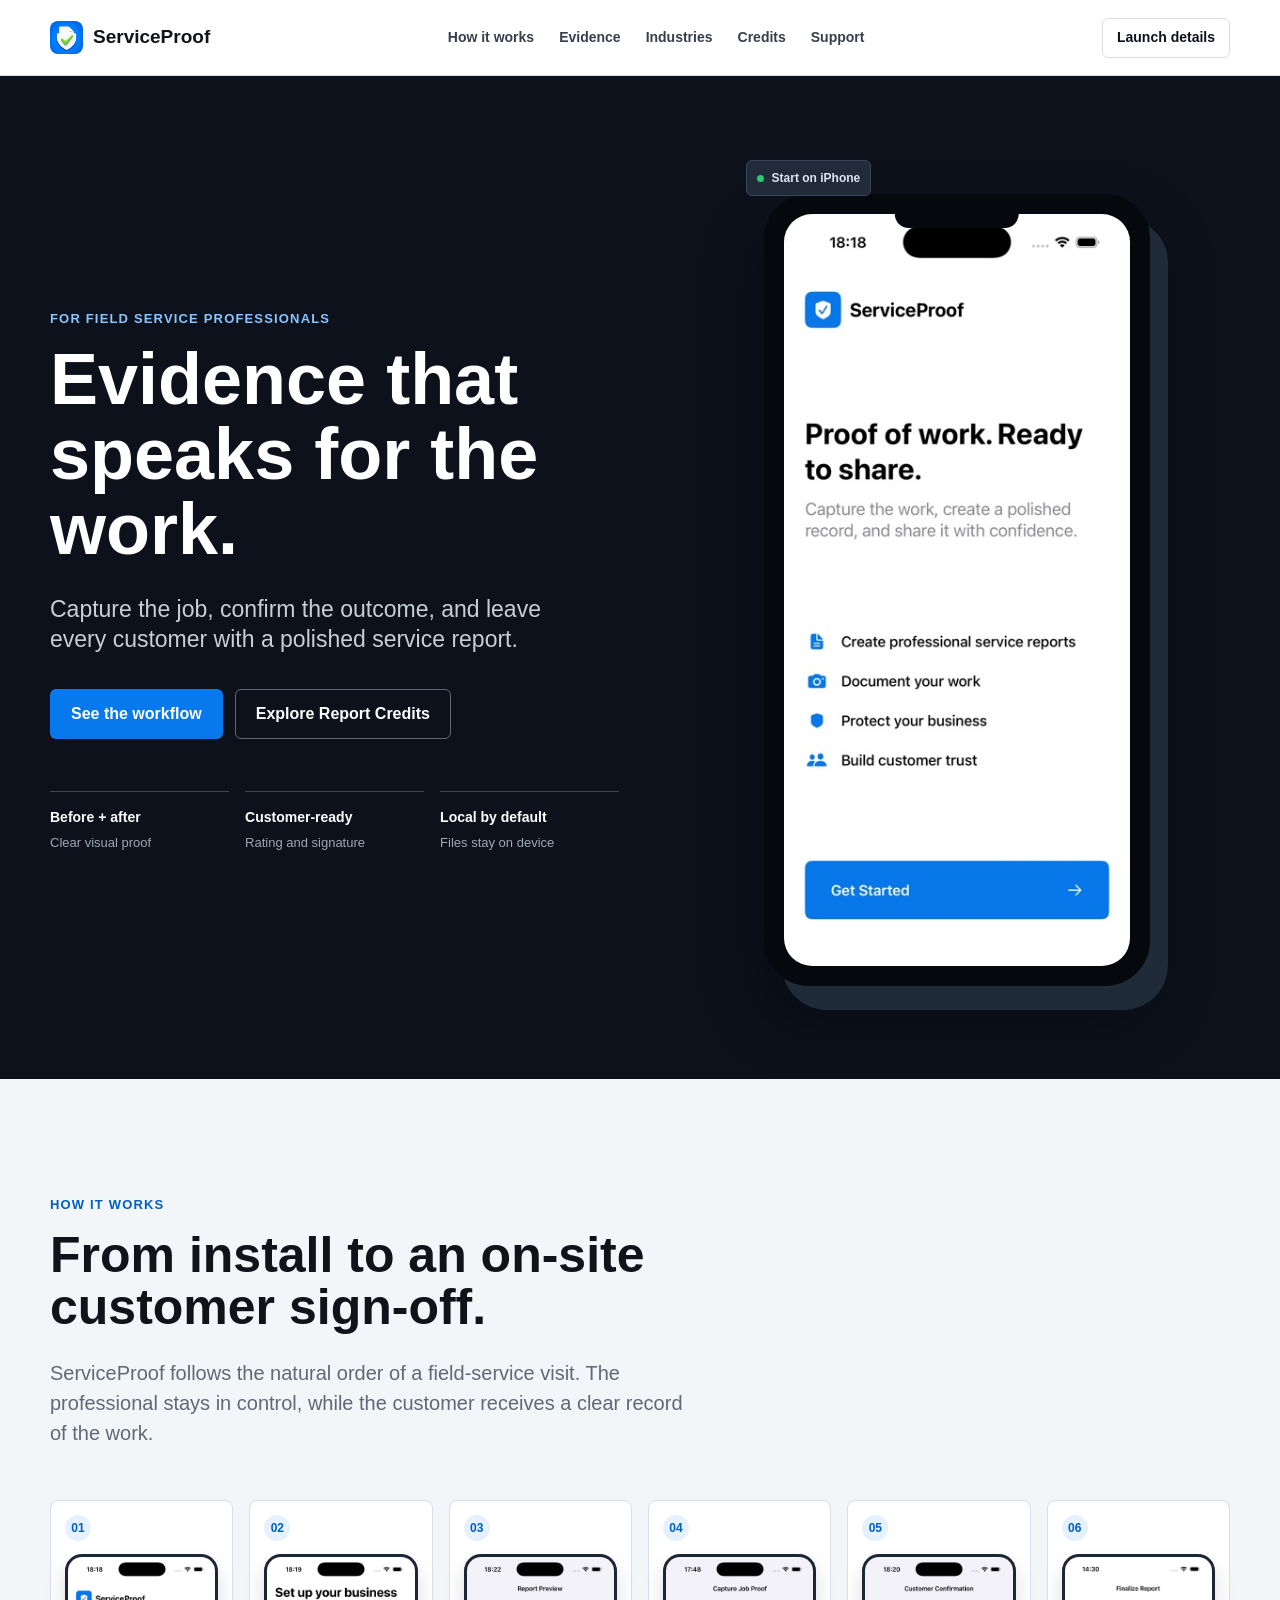
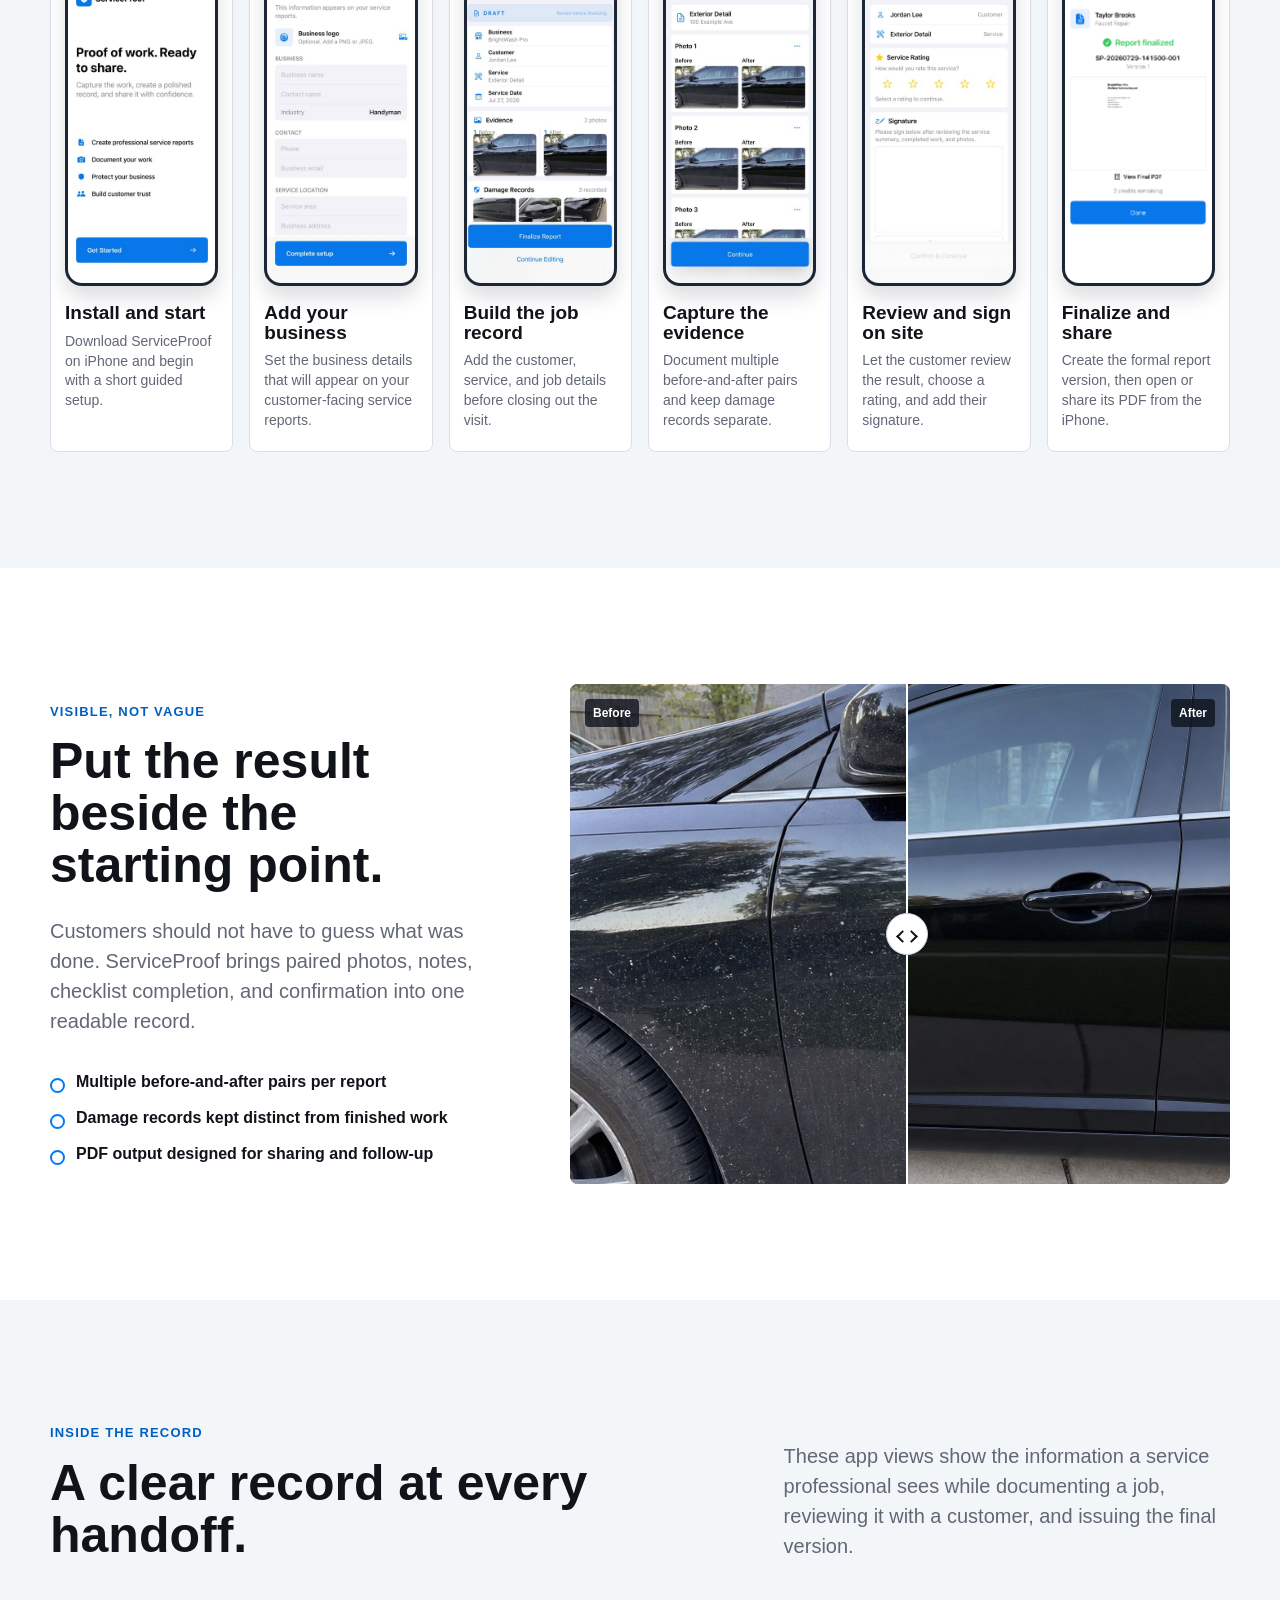
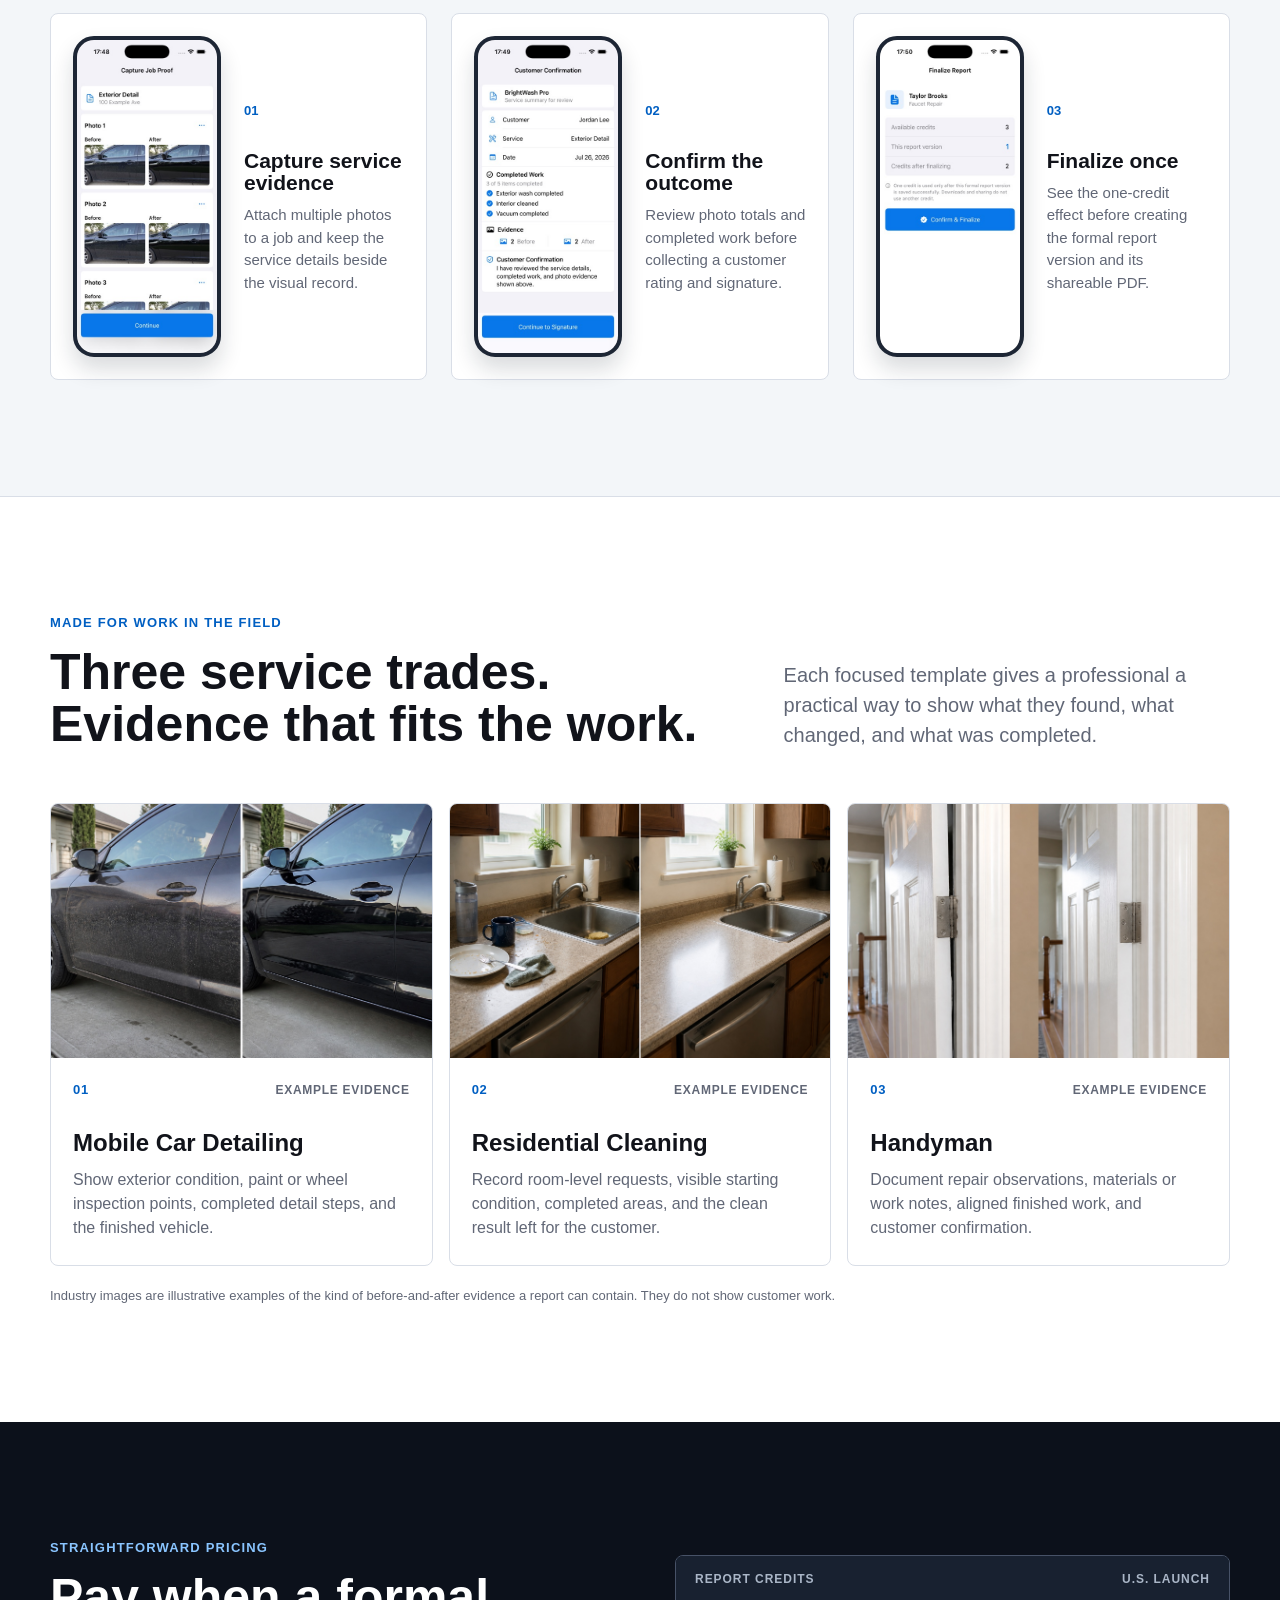
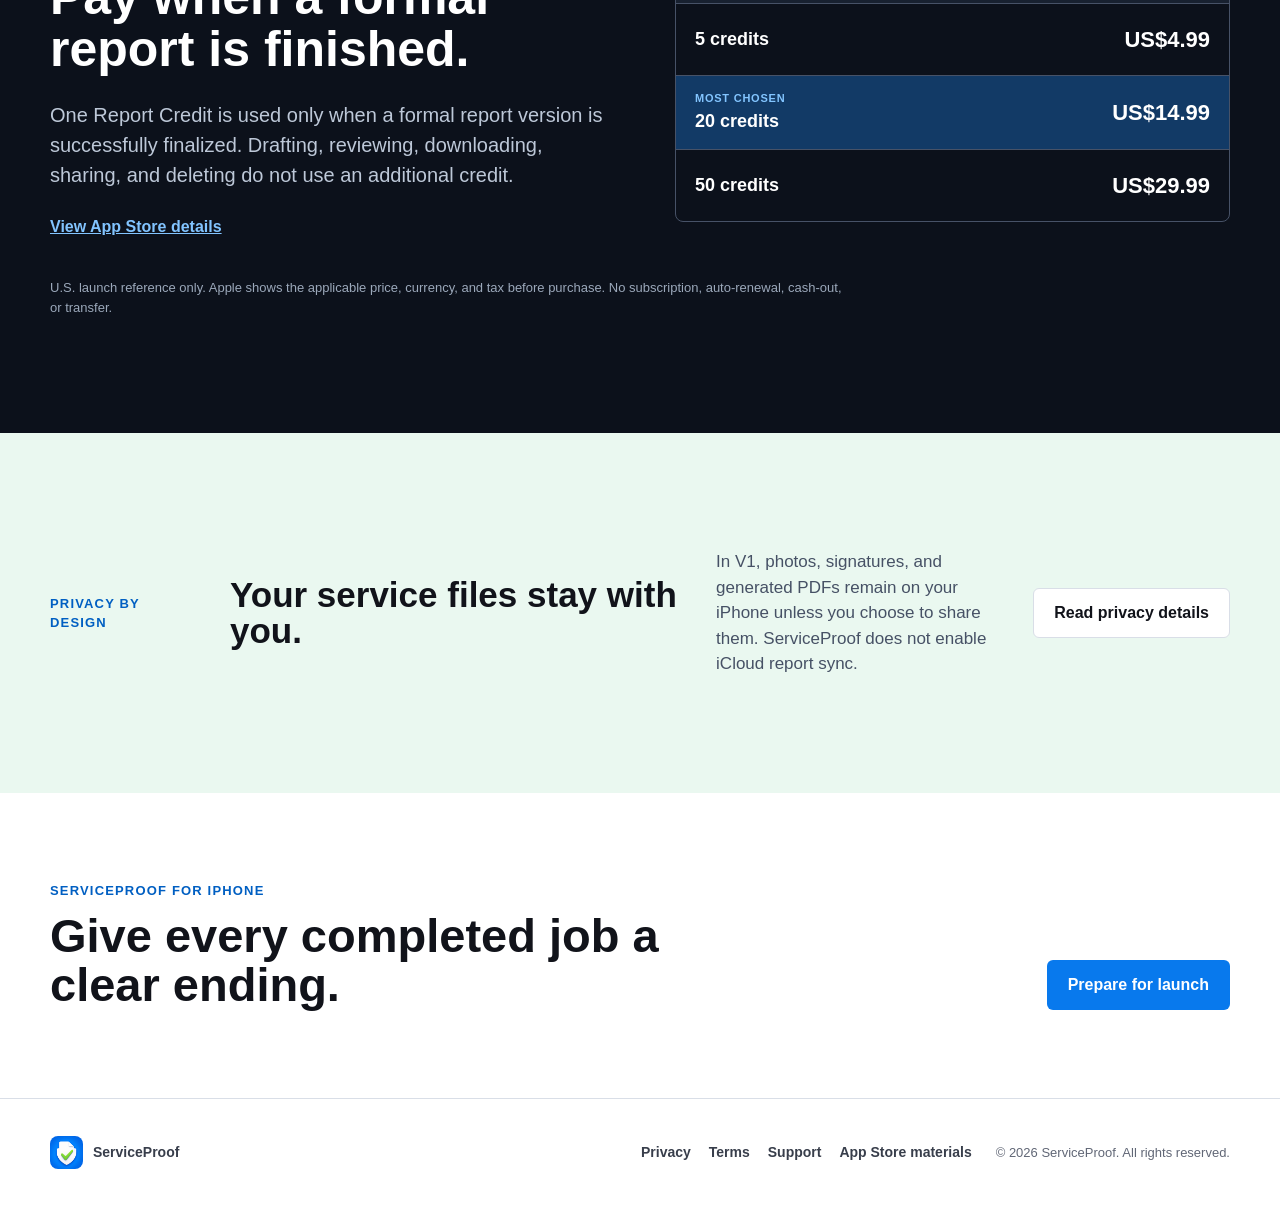
==== commit 14ce8a01: "docs(site): 发布隐私政策与服务条款" ====
--- a/index.html
+++ b/index.html
@@ -178,7 +178,7 @@
     <footer class="site-footer">
       <div class="content-wrap footer-layout">
         <a class="brand" href="index.html"><img src="assets/serviceproof-app-icon.png" alt=""><span>ServiceProof</span></a>
-        <div><a href="privacy.html">Privacy</a><a href="support.html">Support</a><a href="app-store.html">App Store materials</a></div>
+        <div><a href="privacy.html">Privacy</a><a href="terms.html">Terms</a><a href="support.html">Support</a><a href="app-store.html">App Store materials</a></div>
         <p>© 2026 ServiceProof. All rights reserved.</p>
       </div>
     </footer>
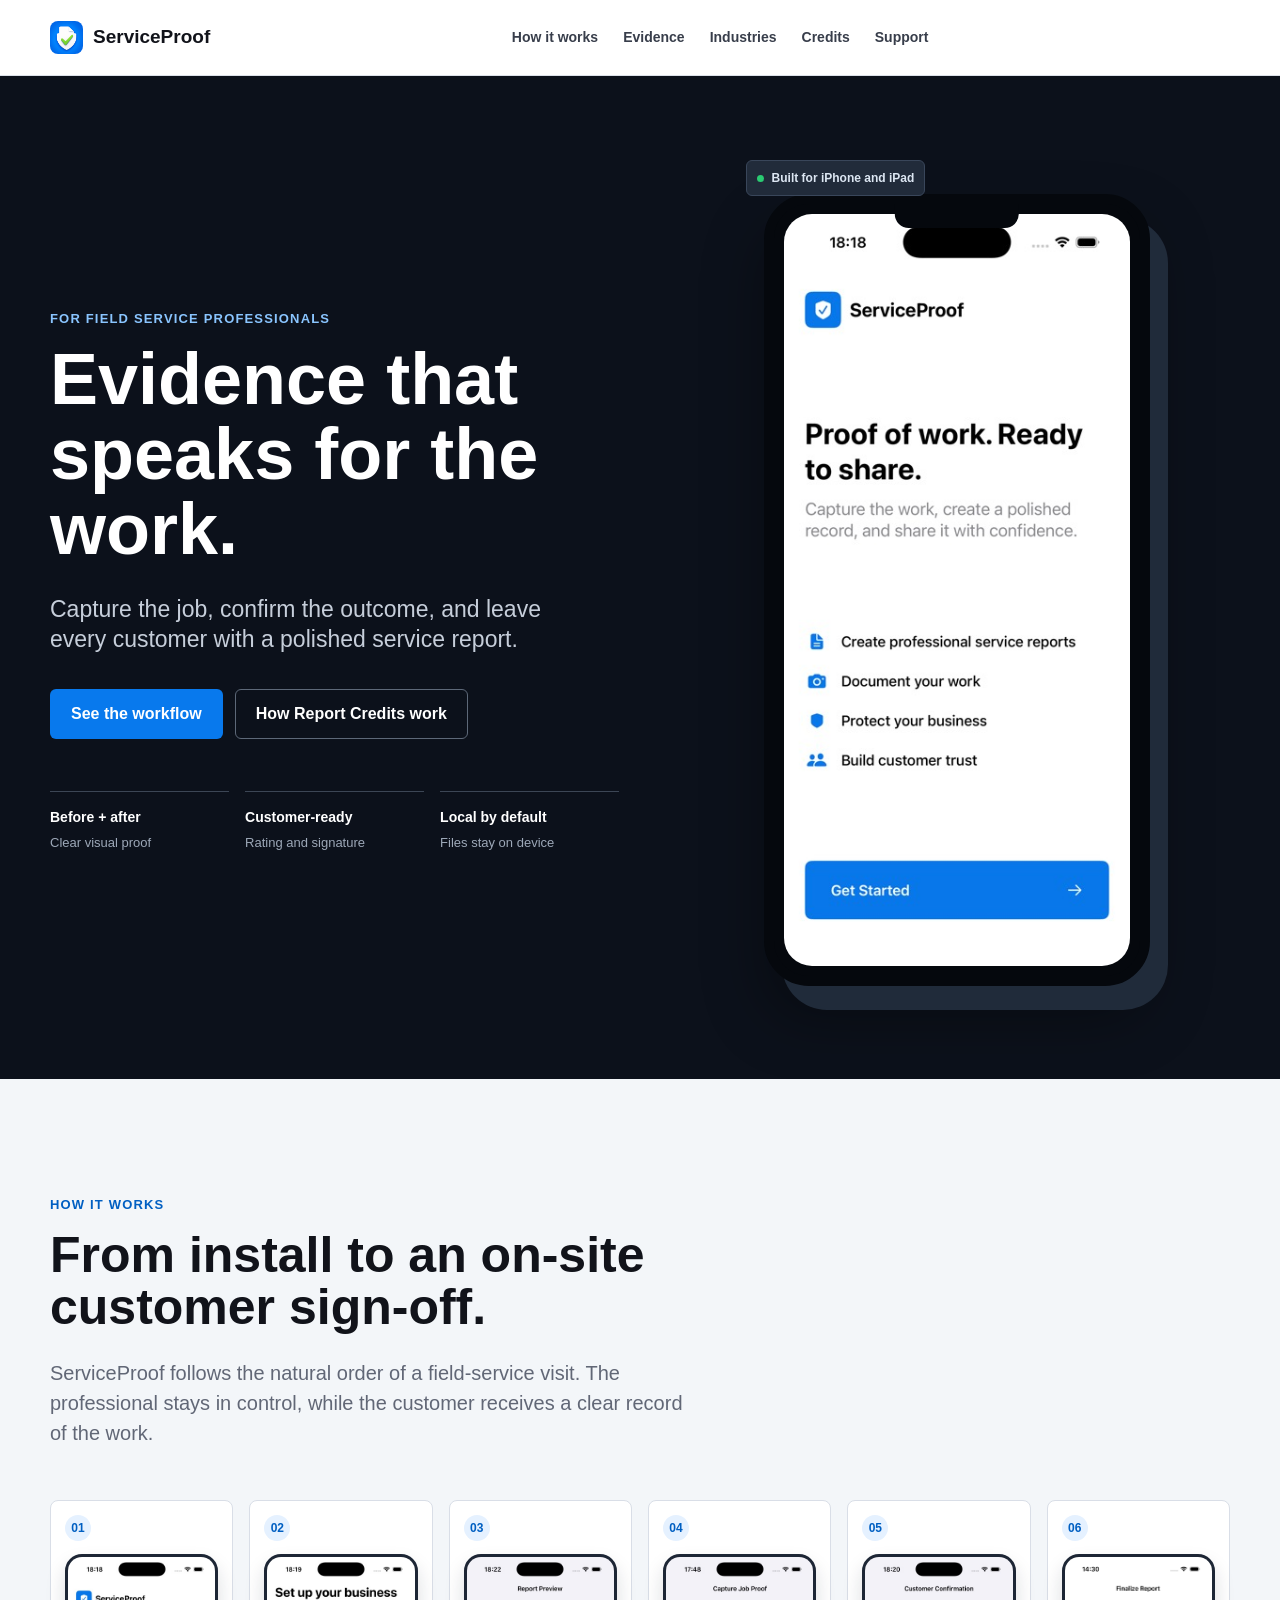
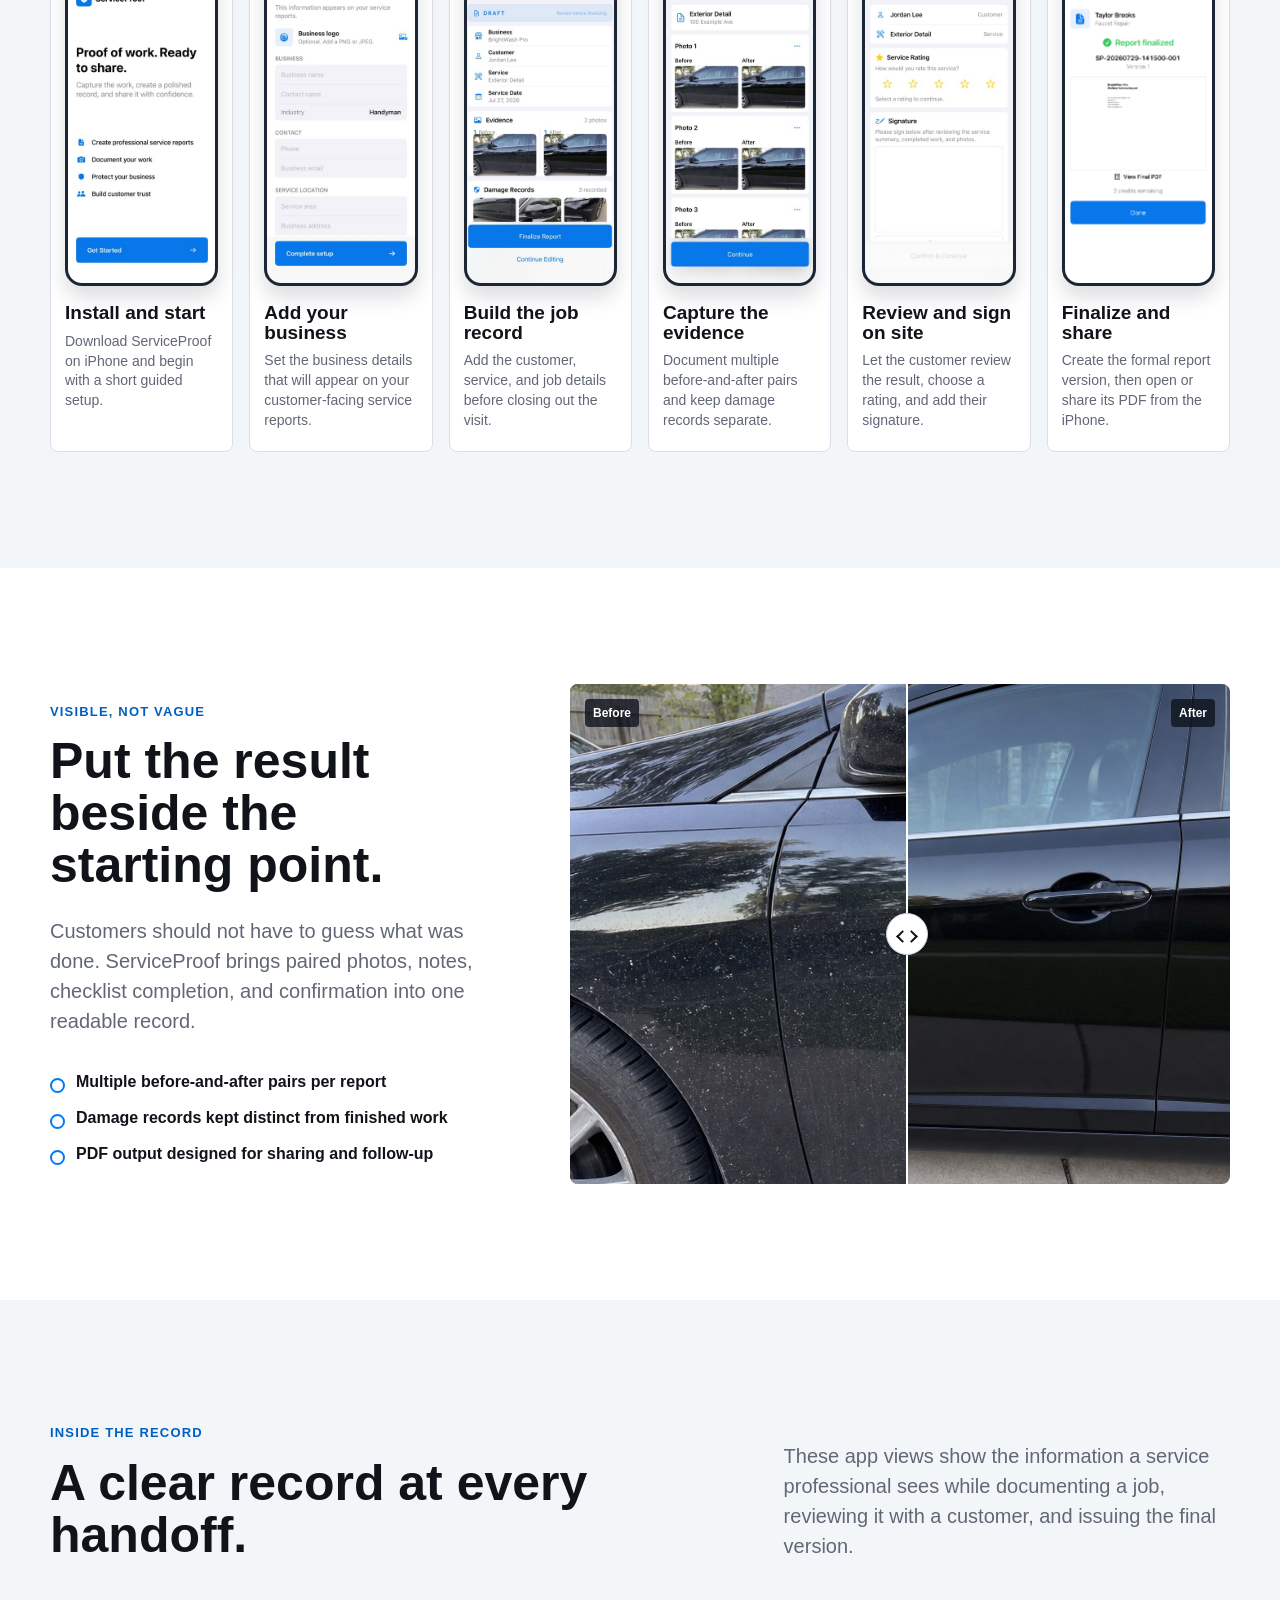
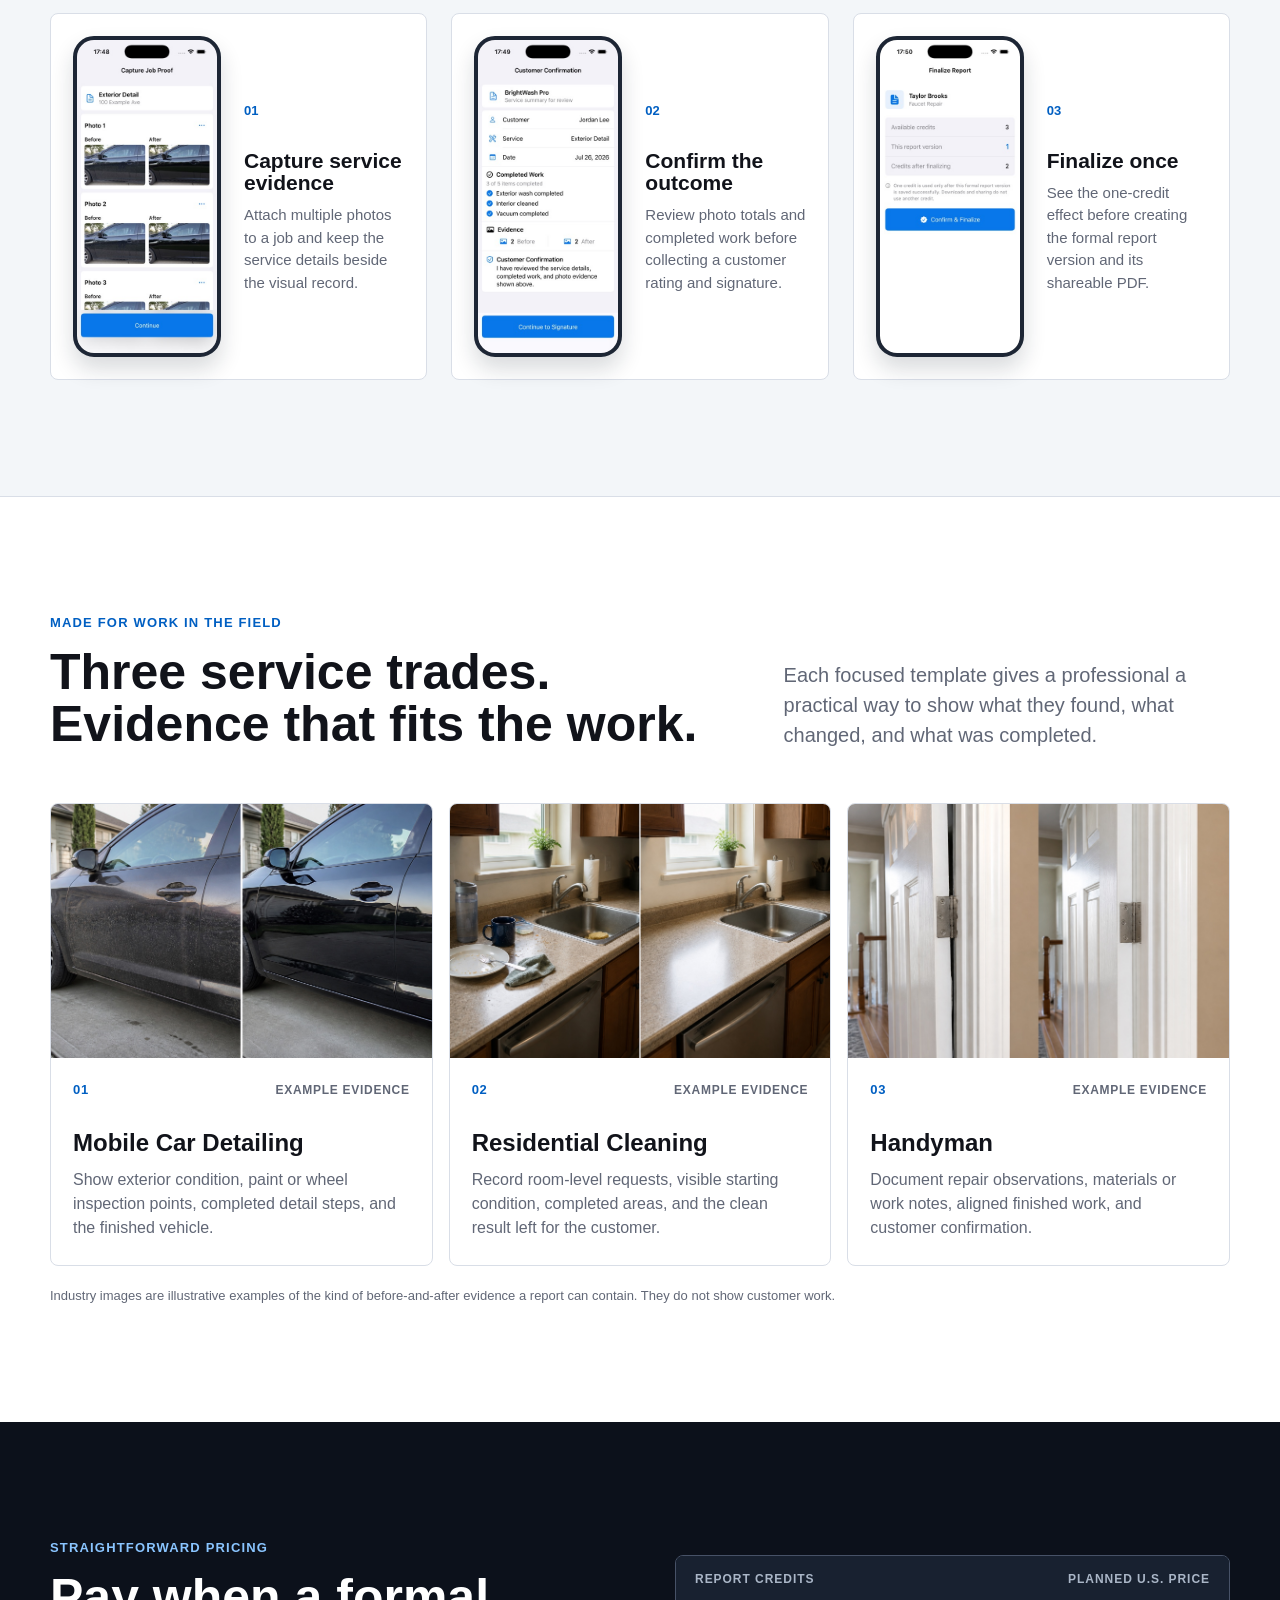
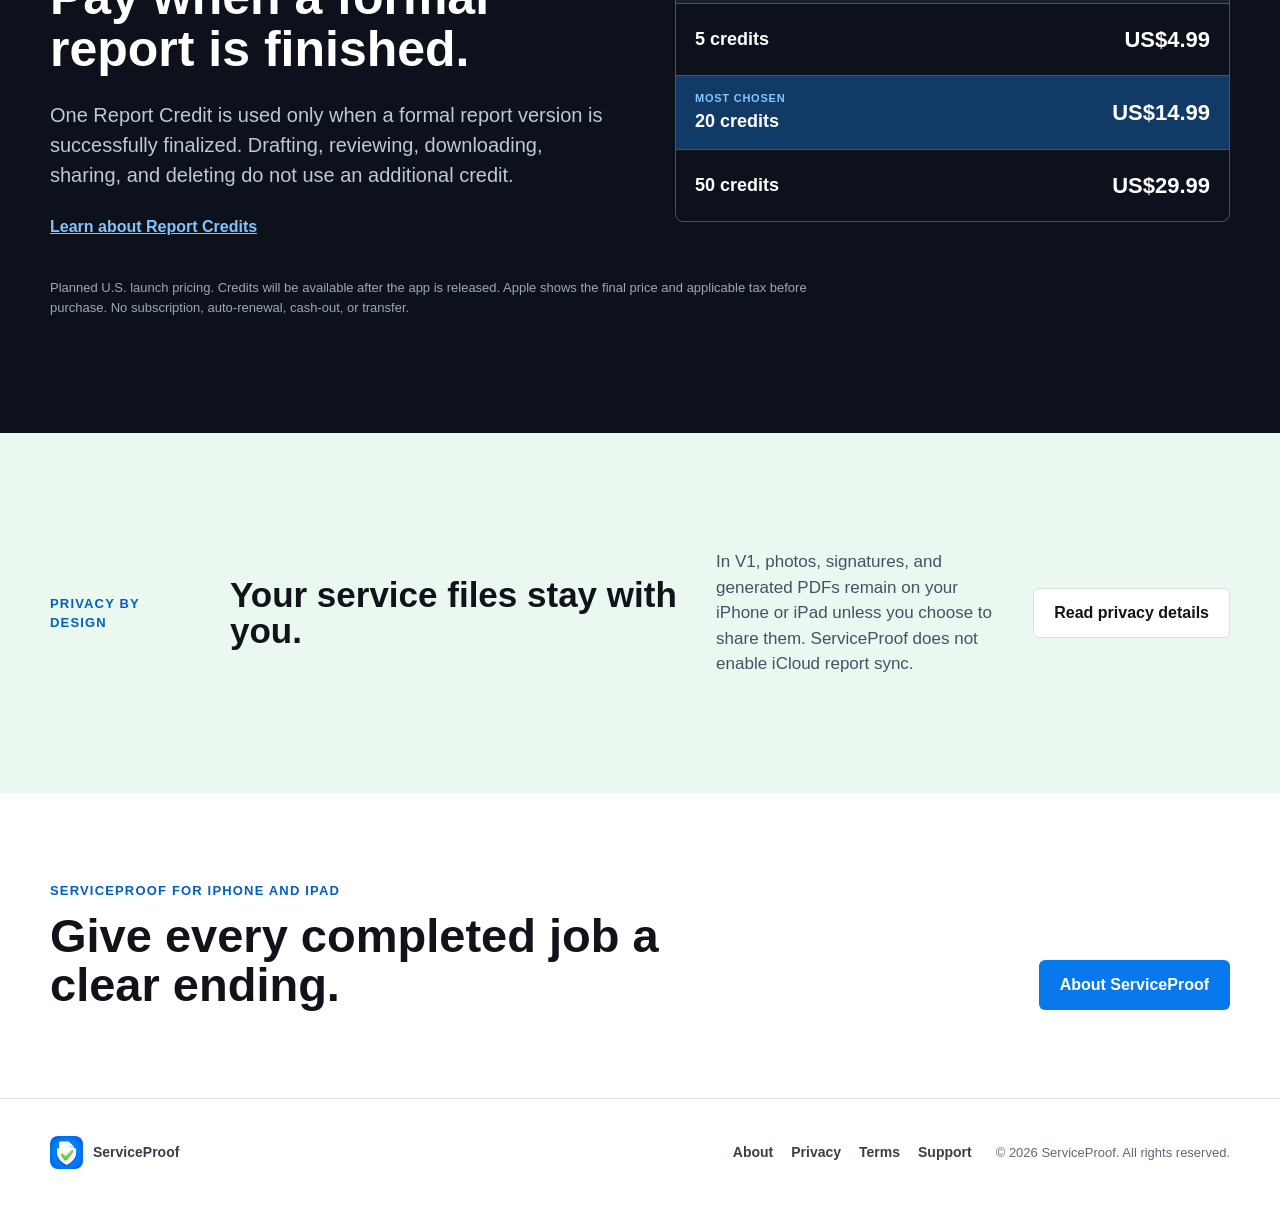
==== commit 23119d64: "fix(site): 整改客户官网公开文案" ====
--- a/index.html
+++ b/index.html
@@ -23,7 +23,6 @@
         <a href="#credits">Credits</a>
         <a href="support.html">Support</a>
       </nav>
-      <a class="header-cta" href="app-store.html">Launch details</a>
     </header>
 
     <main>
@@ -35,7 +34,7 @@
             <p class="lede">Capture the job, confirm the outcome, and leave every customer with a polished service report.</p>
             <div class="hero-actions">
               <a class="button primary" href="#workflow">See the workflow</a>
-              <a class="button ghost" href="#credits">Explore Report Credits</a>
+              <a class="button ghost" href="#credits">How Report Credits work</a>
             </div>
             <dl class="hero-facts" aria-label="ServiceProof highlights">
               <div><dt>Before + after</dt><dd>Clear visual proof</dd></div>
@@ -44,7 +43,7 @@
             </dl>
           </div>
           <div class="hero-product reveal" aria-label="ServiceProof on iPhone">
-            <div class="product-label"><span class="status-dot"></span>Start on iPhone</div>
+            <div class="product-label"><span class="status-dot"></span>Built for iPhone and iPad</div>
             <div class="phone-shell">
               <img src="assets/app-how-welcome.jpg" alt="ServiceProof welcome screen on iPhone">
             </div>
@@ -146,15 +145,15 @@
             <p class="eyebrow eyebrow-light">Straightforward pricing</p>
             <h2 id="credits-title">Pay when a formal report is finished.</h2>
             <p>One Report Credit is used only when a formal report version is successfully finalized. Drafting, reviewing, downloading, sharing, and deleting do not use an additional credit.</p>
-            <a class="text-link light-link" href="app-store.html">View App Store details</a>
+            <a class="text-link light-link" href="app-store.html">Learn about Report Credits</a>
           </div>
-          <div class="credit-table reveal" role="table" aria-label="Report Credit launch reference">
-            <div class="credit-row credit-head" role="row"><span role="columnheader">Report Credits</span><span role="columnheader">U.S. launch</span></div>
+          <div class="credit-table reveal" role="table" aria-label="Planned U.S. Report Credit pricing">
+            <div class="credit-row credit-head" role="row"><span role="columnheader">Report Credits</span><span role="columnheader">Planned U.S. price</span></div>
             <div class="credit-row" role="row"><span role="cell">5 credits</span><strong role="cell">US$4.99</strong></div>
             <div class="credit-row featured" role="row"><span role="cell"><em>Most chosen</em>20 credits</span><strong role="cell">US$14.99</strong></div>
             <div class="credit-row" role="row"><span role="cell">50 credits</span><strong role="cell">US$29.99</strong></div>
           </div>
-          <p class="fine-print reveal">U.S. launch reference only. Apple shows the applicable price, currency, and tax before purchase. No subscription, auto-renewal, cash-out, or transfer.</p>
+          <p class="fine-print reveal">Planned U.S. launch pricing. Credits will be available after the app is released. Apple shows the final price and applicable tax before purchase. No subscription, auto-renewal, cash-out, or transfer.</p>
         </div>
       </section>
 
@@ -162,15 +161,15 @@
         <div class="content-wrap privacy-layout reveal">
           <p class="eyebrow">Privacy by design</p>
           <h2 id="privacy-title">Your service files stay with you.</h2>
-          <p>In V1, photos, signatures, and generated PDFs remain on your iPhone unless you choose to share them. ServiceProof does not enable iCloud report sync.</p>
+          <p>In V1, photos, signatures, and generated PDFs remain on your iPhone or iPad unless you choose to share them. ServiceProof does not enable iCloud report sync.</p>
           <a class="button secondary" href="privacy.html">Read privacy details</a>
         </div>
       </section>
 
       <section class="closing" aria-labelledby="closing-title">
         <div class="content-wrap closing-layout reveal">
-          <div><p class="eyebrow">ServiceProof for iPhone</p><h2 id="closing-title">Give every completed job a clear ending.</h2></div>
-          <a class="button primary" href="app-store.html">Prepare for launch</a>
+          <div><p class="eyebrow">ServiceProof for iPhone and iPad</p><h2 id="closing-title">Give every completed job a clear ending.</h2></div>
+          <a class="button primary" href="app-store.html">About ServiceProof</a>
         </div>
       </section>
     </main>
@@ -178,7 +177,7 @@
     <footer class="site-footer">
       <div class="content-wrap footer-layout">
         <a class="brand" href="index.html"><img src="assets/serviceproof-app-icon.png" alt=""><span>ServiceProof</span></a>
-        <div><a href="privacy.html">Privacy</a><a href="terms.html">Terms</a><a href="support.html">Support</a><a href="app-store.html">App Store materials</a></div>
+        <div><a href="app-store.html">About</a><a href="privacy.html">Privacy</a><a href="terms.html">Terms</a><a href="support.html">Support</a></div>
         <p>© 2026 ServiceProof. All rights reserved.</p>
       </div>
     </footer>
